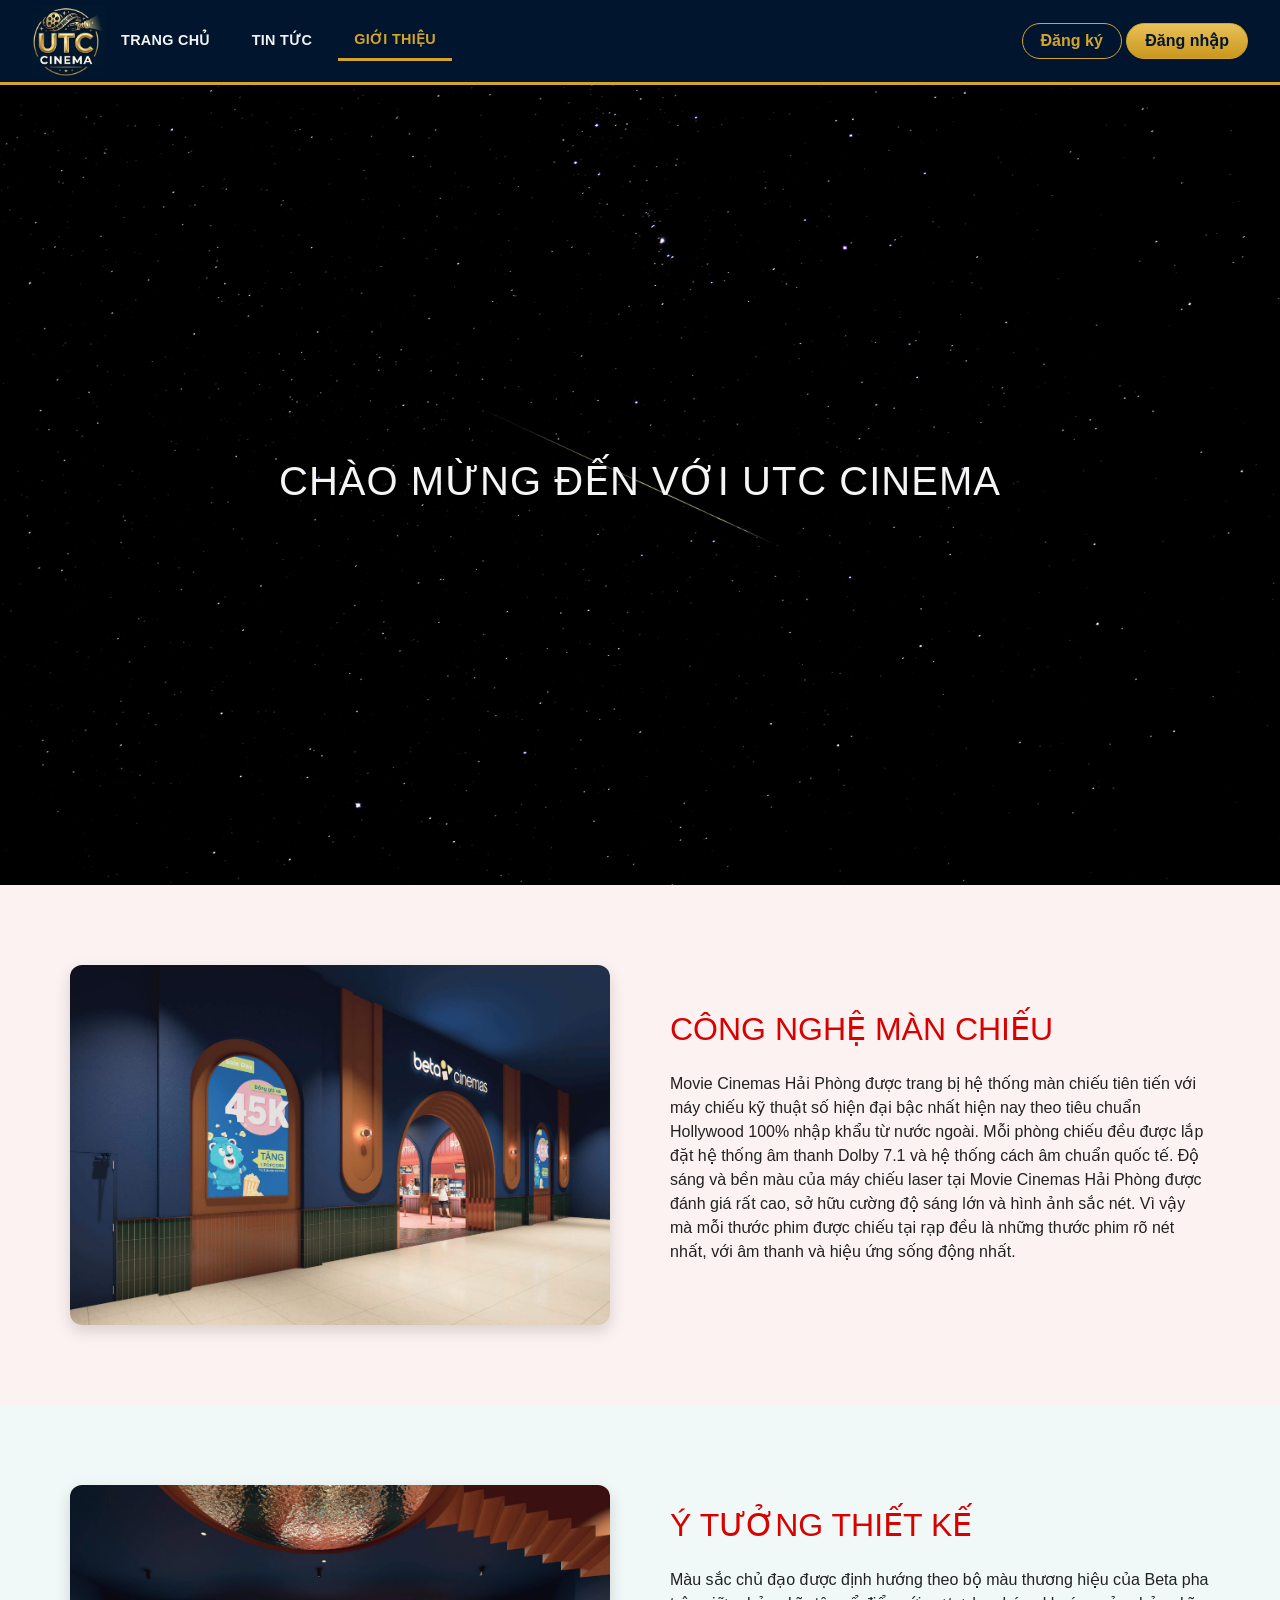
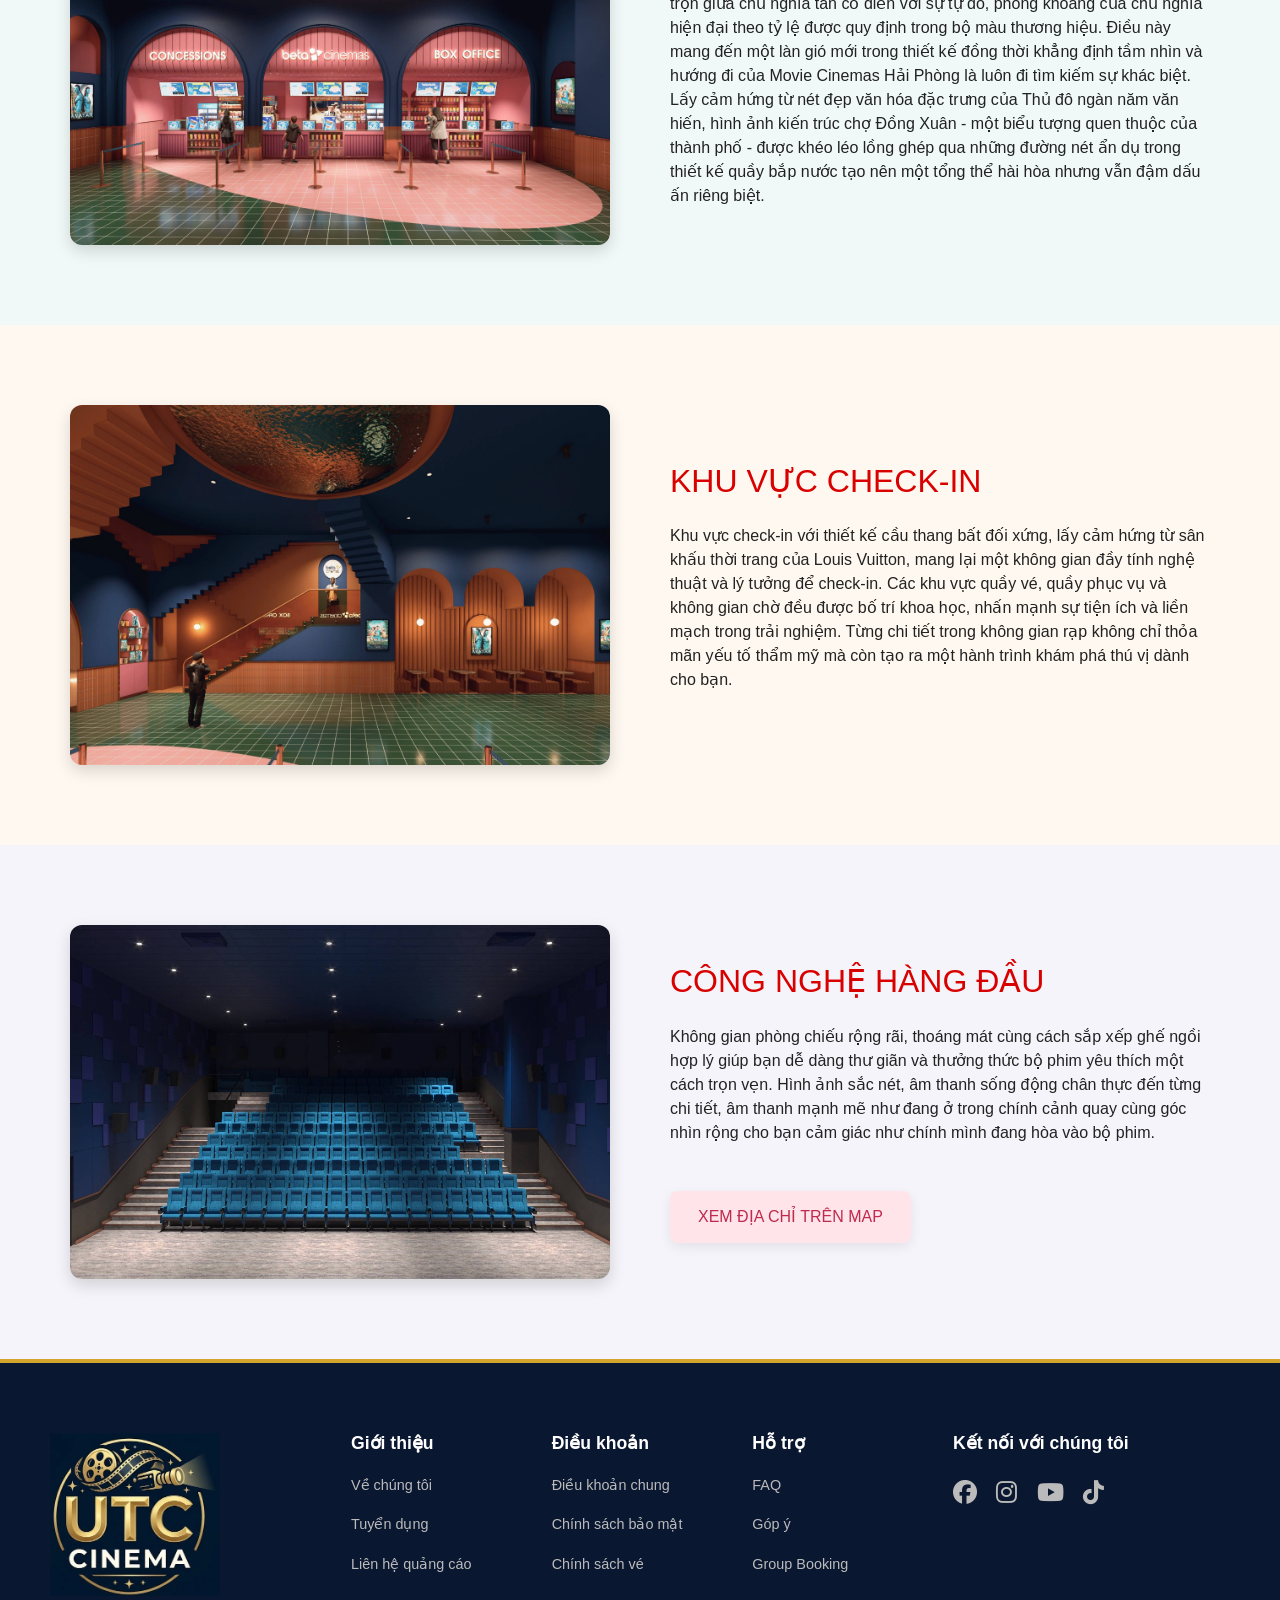
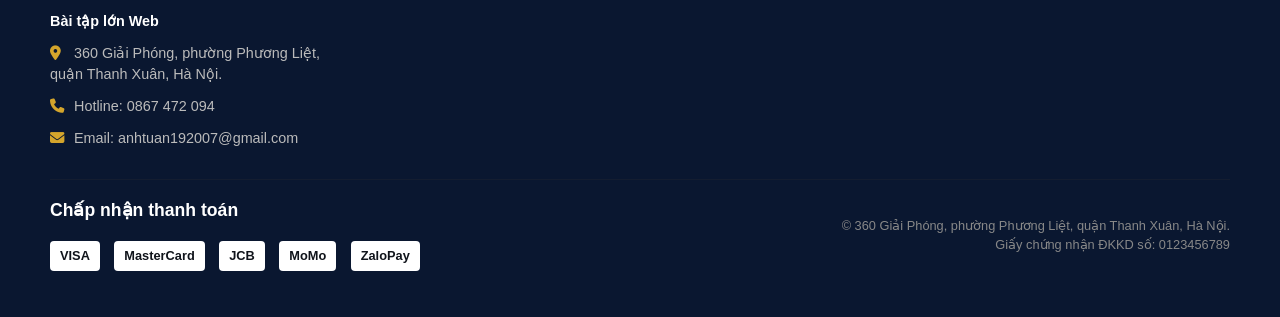
==== about.html @ 806837d3 "Thêm script admin.js vào file about.html" ====
<!DOCTYPE html>
<html lang="vi">
  <head>
    <meta charset="UTF-8" />
    <meta name="viewport" content="width=device-width, initial-scale=1.0" />
    <link rel="stylesheet" href="./assets/css/about.css" />
    <title>Cinema website</title>
    <link
      rel="shortcut icon"
      href="./assets/img/logo.webp"
      type="image/x-icon"
    />
    <link rel="stylesheet" href="./assets/css/menu.css" />
    <link
      rel="stylesheet"
      href="https://cdnjs.cloudflare.com/ajax/libs/font-awesome/6.6.0/css/all.min.css"
      integrity="sha512-Kc323vGBEqzTmouAECnVceyQqyqdsSiqLQISBL29aUW4U/M7pSPA/gEUZQqv1cwx4OnYxTxve5UMg5GT6L4JJg=="
      crossorigin="anonymous"
      referrerpolicy="no-referrer"
    />
    <link
      href="https://cdn.jsdelivr.net/npm/bootstrap@5.3.3/dist/css/bootstrap.min.css"
      rel="stylesheet"
      integrity="sha384-QWTKZyjpPEjISv5WaRU9OFeRpok6YctnYmDr5pNlyT2bRjXh0JMhjY6hW+ALEwIH"
      crossorigin="anonymous"
    />

    <link rel="stylesheet" href="./assets/css/style.css" />
    <link rel="stylesheet" href="assets/css/theme.css">
    <script src="assets/js/cinema-store.js"></script>
</head>
  <body>
    <div id="header">
      <div class="nav-logo">
        <a href="./index.html">
          <img src="./assets/img/logo.webp" alt="" />
        </a>
        <div class="name">
          <p></p>
          <p></p>
        </div>
      </div>

      <div class="nav-menu">
        <i class="fa-solid fa-bars" id="menu-icon"></i>
      </div>

      <div class="nav-layout">
        <ul class="nav nav-pills">
          <li class="nav-item">
            <a class="nav-link" aria-current="page" href="index.html"
              >Trang chủ</a
            >
          </li>
          <li class="nav-item">
            <a class="nav-link" href="new.html">Tin tức</a>
          </li>
          <li>
            <a
              class="nav-link active"
              href="about.html"
              style="border-radius: 8px; color: black"
              >Giới thiệu</a
            >
          </li>
        </ul>
        <div>
          <button class="btn-register js-register-btn">Đăng ký</button>
          <button class="btn-login js-login-btn" style="color: black">
            Đăng nhập
          </button>
        </div>
        <div class="login-user">
          <!-- <i class="fa-regular fa-circle-user login-avt" ></i> -->
          <p class="login-name"></p>
          <button class="login-out js-login-out">Đăng xuất</button>
        </div>
      </div>
    </div>

    <div class="login js-login">
      <div class="login-container js-login-container">
        <div class="login-header">
          <h1>Đăng nhập</h1>
          <div class="login-close js-login-close">
            <i class="fa-solid fa-x"></i>
          </div>
        </div>
        <div class="login-body">
          <label for="email"> Email</label>
          <input type="email" name="" placeholder="Email" id="email1" />
          <label for="password"> Mật khẩu</label>
          <input
            type="password"
            name=""
            placeholder="Mật Khẩu"
            id="password1"
          />
          <p>Quên mật khẩu?</p>
          <button class="btn js-login-btn">Đăng nhập</button>
        </div>
        <footer class="login-footer">
          <p>Bạn chưa có tài khoản? <a href="#" class="trybtn">Đăng ký</a></p>
        </footer>
      </div>
    </div>

    <div class="register js-register">
      <div class="register-container js-register-container">
        <div class="register-header">
          <h1>Đăng ký</h1>
          <div class="register-close js-register-close">
            <i class="fa-solid fa-x"></i>
          </div>
        </div>
        <div class="register-body">
          <div class="register-card1">
            <div class="column">
              <label for="surname">Họ</label>
              <input type="surname" name="" placeholder="Họ" id="surname" />
            </div>
            <div class="column">
              <label for="name">Tên</label>
              <input type="name" name="" placeholder="Tên" id="name" />
            </div>
          </div>
          <div class="register-card2">
            <div class="column">
              <label for="accountName">Tên tài khoản</label>
              <input
                type="accountName"
                name=""
                placeholder="Tên tài khoản"
                id="accountName"
              />
            </div>
          </div>
          <div class="register-card3">
            <div class="column">
              <label for="number">Số điện thoại</label>
              <input type="text" placeholder="Số điện thoại" id="number" />
            </div>
            <div class="column">
              <label for="email">Email</label>
              <input type="email" name="" placeholder="Email" id="email2" />
            </div>
          </div>
          <div class="register-card4">
            <div class="column">
              <label for="password1">Mật khẩu</label>
              <input
                type="password1"
                name=""
                placeholder="Mật khẩu"
                id="password2"
              />
            </div>
            <div class="column">
              <label for="password2">Xác nhận mật khẩu</label>
              <input
                type="password2"
                name=""
                placeholder="Xác nhận mật khẩu"
                id="confirmPassword"
              />
            </div>
          </div>
          <button class="btn js-register-btn">Đăng Ký</button>
        </div>
        <footer class="register-footer">
          <p>Bạn đã có tài khoản? <a href="#" class="trybtn">Đăng nhập</a></p>
        </footer>
      </div>
    </div>

    <main id="about-page-content">
      <section class="hero-section">
        <div class="hero-content">
          <h1>CHÀO MỪNG ĐẾN VỚI UTC CINEMA</h1>
        </div>
      </section>

      <section class="info-section-strip light-pink-bg">
        <div class="info-container">
          <div class="info-image-placeholder">
            <img
              src="assets/img/about/gt1.jpg"
              alt="Công nghệ màn chiếu"
              style="width: 100%; height: 100%; object-fit: cover"
            />
          </div>
          <div class="info-text-box">
            <h2>CÔNG NGHỆ MÀN CHIẾU</h2>
            <p>
              Movie Cinemas Hải Phòng được trang bị hệ thống màn chiếu tiên tiến
              với máy chiếu kỹ thuật số hiện đại bậc nhất hiện nay theo tiêu
              chuẩn Hollywood 100% nhập khẩu từ nước ngoài. Mỗi phòng chiếu đều
              được lắp đặt hệ thống âm thanh Dolby 7.1 và hệ thống cách âm chuẩn
              quốc tế. Độ sáng và bền màu của máy chiếu laser tại Movie Cinemas
              Hải Phòng được đánh giá rất cao, sở hữu cường độ sáng lớn và hình
              ảnh sắc nét. Vì vậy mà mỗi thước phim được chiếu tại rạp đều là
              những thước phim rõ nét nhất, với âm thanh và hiệu ứng sống động
              nhất.
            </p>
          </div>
        </div>
      </section>

      <section class="info-section-strip mint-bg reverse-layout">
        <div class="info-container">
          <div class="info-text-box">
            <h2>Ý TƯỞNG THIẾT KẾ</h2>
            <p>
              Màu sắc chủ đạo được định hướng theo bộ màu thương hiệu của Beta
              pha trộn giữa chủ nghĩa tân cổ điển với sự tự do, phóng khoáng của
              chủ nghĩa hiện đại theo tỷ lệ được quy định trong bộ màu thương
              hiệu. Điều này mang đến một làn gió mới trong thiết kế đồng thời
              khẳng định tầm nhìn và hướng đi của Movie Cinemas Hải Phòng là
              luôn đi tìm kiếm sự khác biệt. Lấy cảm hứng từ nét đẹp văn hóa đặc
              trưng của Thủ đô ngàn năm văn hiến, hình ảnh kiến trúc chợ Đồng
              Xuân - một biểu tượng quen thuộc của thành phố - được khéo léo
              lồng ghép qua những đường nét ẩn dụ trong thiết kế quầy bắp nước
              tạo nên một tổng thể hài hòa nhưng vẫn đậm dấu ấn riêng biệt.
            </p>
          </div>
          <div class="info-image-placeholder">
            <img
              src="assets/img/about/gth.jpg"
              alt="Ý tưởng thiết kế"
              style="width: 100%; height: 100%; object-fit: cover"
            />
          </div>
        </div>
      </section>

      <section class="info-section-strip orange-bg">
        <div class="info-container">
          <div class="info-image-placeholder">
            <img
              src="assets/img/about/gt3.jpg"
              alt="Khu vực check-in"
              style="width: 100%; height: 100%; object-fit: cover"
            />
          </div>
          <div class="info-text-box">
            <h2>KHU VỰC CHECK-IN</h2>
            <p>
              Khu vực check-in với thiết kế cầu thang bất đối xứng, lấy cảm hứng
              từ sân khấu thời trang của Louis Vuitton, mang lại một không gian
              đầy tính nghệ thuật và lý tưởng để check-in. Các khu vực quầy vé,
              quầy phục vụ và không gian chờ đều được bố trí khoa học, nhấn mạnh
              sự tiện ích và liền mạch trong trải nghiệm. Từng chi tiết trong
              không gian rạp không chỉ thỏa mãn yếu tố thẩm mỹ mà còn tạo ra một
              hành trình khám phá thú vị dành cho bạn.
            </p>
          </div>
        </div>
      </section>

      <section class="info-section-strip light-lavender-bg reverse-layout">
        <div class="info-container">
          <div class="info-text-box">
            <h2>CÔNG NGHỆ HÀNG ĐẦU</h2>
            <p>
              Không gian phòng chiếu rộng rãi, thoáng mát cùng cách sắp xếp ghế
              ngồi hợp lý giúp bạn dễ dàng thư giãn và thưởng thức bộ phim yêu
              thích một cách trọn vẹn. Hình ảnh sắc nét, âm thanh sống động chân
              thực đến từng chi tiết, âm thanh mạnh mẽ như đang ở trong chính
              cảnh quay cùng góc nhìn rộng cho bạn cảm giác như chính mình đang
              hòa vào bộ phim.
            </p>
            <button id="findMapBtn" class="primary-button">
              XEM ĐỊA CHỈ TRÊN MAP
            </button>
          </div>
          <div class="info-image-placeholder">
            <img
              src="assets/img/about/gt4.jpg"
              alt="Phòng chiếu"
              style="width: 100%; height: 100%; object-fit: cover"
            />
          </div>
        </div>
      </section>
    </main>

    <div class="footer">
      <div class="container-fluid" style="padding: 50px 50px 30px 50px">
        <div class="row">
          <div class="col-lg-3 col-md-6 mb-4 mb-lg-0">
            <a href="./index.html">
              <img
                src="./assets/img/logo.webp"
                alt="Logo"
                class="footer-logo-img"
              />
            </a>
            <p class="footer-company-name">Bài tập lớn Web </p>
            <p>
              <i class="fa-solid fa-location-dot"></i> 360 Giải Phóng, phường Phương Liệt, quận Thanh Xuân, Hà Nội.
            </p>
            <p><i class="fa-solid fa-phone"></i> Hotline: 0867 472 094</p>
            <p>
              <i class="fa-solid fa-envelope"></i> Email:
              anhtuan192007@gmail.com
            </p>
          </div>

          <div class="col-lg-2 col-md-6 mb-4 mb-lg-0">
            <h5>Giới thiệu</h5>
            <ul class="nav flex-column">
              <li class="nav-item mb-2">
                <a href="#" class="nav-link">Về chúng tôi</a>
              </li>
              <li class="nav-item mb-2">
                <a href="#" class="nav-link">Tuyển dụng</a>
              </li>
              <li class="nav-item mb-2">
                <a href="#" class="nav-link">Liên hệ quảng cáo</a>
              </li>
            </ul>
          </div>

          <div class="col-lg-2 col-md-6 mb-4 mb-md-0">
            <h5>Điều khoản</h5>
            <ul class="nav flex-column">
              <li class="nav-item mb-2">
                <a href="#" class="nav-link">Điều khoản chung</a>
              </li>
              <li class="nav-item mb-2">
                <a href="#" class="nav-link">Chính sách bảo mật</a>
              </li>
              <li class="nav-item mb-2">
                <a href="#" class="nav-link">Chính sách vé</a>
              </li>
            </ul>
          </div>

          <div class="col-lg-2 col-md-6 mb-4 mb-md-0">
            <h5>Hỗ trợ</h5>
            <ul class="nav flex-column">
              <li class="nav-item mb-2">
                <a href="#" class="nav-link">FAQ</a>
              </li>
              <li class="nav-item mb-2">
                <a href="#" class="nav-link">Góp ý</a>
              </li>
              <li class="nav-item mb-2">
                <a href="#" class="nav-link">Group Booking</a>
              </li>
            </ul>
          </div>

          <div class="col-lg-3 col-md-12 mb-4">
            <h5>Kết nối với chúng tôi</h5>
            <div class="footer-social-icons">
              <a href="https://www.facebook.com/share/1EyRnAsyH8/?mibextid=wwXIfr"><i class="fa-brands fa-facebook"></i></a>
              <a href="#"><i class="fa-brands fa-instagram"></i></a>
              <a href="#"><i class="fa-brands fa-youtube"></i></a>
              <a href="#"><i class="fa-brands fa-tiktok"></i></a>
            </div>
          </div>
        </div>

        <hr class="footer-divider" />

        <div class="row footer-bottom-row">
          <div class="col-md-6 mb-3">
            <h5>Chấp nhận thanh toán</h5>
            <div class="footer-payment-icons">
              <span class="payment-icon">VISA</span>
              <span class="payment-icon">MasterCard</span>
              <span class="payment-icon">JCB</span>
              <span class="payment-icon">MoMo</span>
              <span class="payment-icon">ZaloPay</span>
            </div>
          </div>
          <div class="col-md-6 mb-3 text-md-end footer-copyright-text">
            <p>
              &copy; 360 Giải Phóng, phường Phương Liệt, quận Thanh Xuân, Hà Nội.
              <br />
              Giấy chứng nhận ĐKKD số: 0123456789 
            </p>
          </div>
        </div>
      </div>
    </div>

    <script src="./assets/js/login.js"></script>
    <script src="./assets/js/about.js"></script>
    <script src="assets/js/admin.js"></script>
  </body>
</html>
---- assets/css/about.css ----
#about-page-content {
  --primary-color: #d90000;
  --button-bg: #ffe5e9;
  --button-text: #c02a4e;
  --text-dark: #222;
  --text-light: #f5f5f5;
  --container-width: 1140px;
  --shadow-light: 0 4px 12px rgba(0, 0, 0, 0.08);
  --shadow-dark: 0 6px 16px rgba(0, 0, 0, 0.15);

  font-family: Arial, Helvetica, sans-serif;
}

/* --- Phần Hero --- */
#about-page-content .hero-section {
  height: 800px;
  min-height: 300px;
  display: flex;
  align-items: center;
  justify-content: center;
  text-align: center;
  padding: 0 20px;
  /* background-image: linear-gradient(#F9cadb 20%,#FDA6C4); */
  background-image: url("../background/troidem.jpg");

  background-size: cover;
  background-position: center;
  /* background-attachment: fixed; */
  color: var(--text-light);
}

#about-page-content .hero-content h1 {
  text-transform: uppercase;
  text-shadow: 0 2px 8px rgba(0, 0, 0, 0.7);
  letter-spacing: 1px;
}

/* --- Dải thông tin chung --- */
#about-page-content .info-section-strip {
  padding: 80px 20px;
  overflow: hidden;
}

#about-page-content .info-container {
  max-width: var(--container-width);
  margin: 0 auto;
  display: flex;
  align-items: center;
  gap: 60px;
}

/* --- Hộp Văn bản & Hình ảnh --- */
#about-page-content .info-image-placeholder,
#about-page-content .info-text-box {
  flex: 1;
}

#about-page-content .info-image-placeholder img {
  border-radius: 12px;
  box-shadow: var(--shadow-dark);
  display: block;
}

#about-page-content .info-text-box h2 {
  margin-bottom: 24px;
  text-transform: uppercase;
  color: var(--primary-color);
}

/* --- Bố cục Đảo ngược --- */
#about-page-content .reverse-layout .info-container {
  flex-direction: row-reverse;
}

/* --- Nút Bấm --- */
#about-page-content .primary-button {
  display: inline-block;
  background-color: var(--button-bg);
  color: var(--button-text);
  padding: 14px 28px;
  border: none;
  border-radius: 8px;
  text-transform: uppercase;
  text-decoration: none;
  cursor: pointer;
  margin-top: 30px;
  transition: background-color 0.3s ease, transform 0.3s ease;
  box-shadow: var(--shadow-light);
}

#about-page-content .primary-button:hover {
  background-color: #ffd8de;
  transform: translateY(-3px);
}

/* --- Tùy chỉnh Màu nền --- */
#about-page-content .light-pink-bg {
  background-color: #fdf2f2;
}

#about-page-content .mint-bg {
  background-color: #f0f9f8;
}

#about-page-content .orange-bg {
  background-color: #fff8f0;
}

#about-page-content .light-lavender-bg {
  background-color: #f5f4fa;
}


/* --- Responsive cho Di động --- */
@media (max-width: 768px) {
  #about-page-content .hero-section {
    height: 50vh;
  }

  #about-page-content .hero-content h1 {
    font-size: 2.2rem;
  }

  #about-page-content .info-section-strip {
    padding: 50px 20px;
  }

  #about-page-content .info-container {
    flex-direction: column;
    gap: 40px;
  }

  #about-page-content .reverse-layout .info-container {
    flex-direction: column-reverse;
  }

  #about-page-content .info-text-box {
    text-align: center;
  }

  #about-page-content .info-text-box h2 {
    font-size: 2rem;
  }

  #about-page-content .info-text-box p {
    font-size: 1rem;
    text-align: left;
  }

  #about-page-content .primary-button {
    width: 100%;
  }
}
---- assets/css/menu.css ----
/* MENU */
/* .nav-menu {
    display: none;
    color: #fff;
    padding: 20px;
    font-size: 20px;
    cursor: pointer;
}
.nav-layout {
    display: flex;
    align-items: center;
    justify-content: center;
}

.nav-layout {
    column-gap: 5rem;
}

.nav-layout li {
    list-style-type: none;
    display: inline-block;
    padding: 0 2rem;
}

.nav-layout li a {
    text-decoration: none;
    color: #fff;
    font-size: 1rem;
    font-weight: 500;
}

.nav-layout li a:hover {
    color: #F75154;
} */
/* html nào có active thì đổi màu ở ô web đó */
/* .nav-layout .active {
    color: #F75154;
} */


/* =================== HEADER CSS =================== */
/* LOGO */
.nav-logo .name {
    color: #fff;
    display: none;
    margin: auto;
    font-size: 13px;
}

.nav-logo {
    margin-top: 4px;
    width:20em;
    
    display: flex;

}

.nav-logo img {
    cursor: pointer;
    width: 100%;
    height: 100%;
}
/* --- Style chung --- */
#header {
    height: 50px;
    background-color: #10141B;
    display: flex;
    justify-content: space-between;
    align-items: center;
    background-color: #1a1a1a; /* Ví dụ màu nền */
    padding: 10px 20px;
    color: white;
    justify-content: space-between;
}

.nav-layout li {
    list-style-type: none;
}

.nav-layout a {
    text-decoration: none;
    color: #fff;
    font-size: 1rem;
    font-weight: 500;
    padding: 8px 16px;
    display: block;
}

.nav-layout a:hover {
    /* color: #F75154; */
    color: #FDA6C4;
}

.nav-layout .active {
    /* Màu active của Bootstrap */
    /* background-color: #0d6efd;  */
    background-image: linear-gradient(#F9cadb,#FDA6C4);
    border-radius: 8px;
}
.nav-layout .active:hover {
    color: #fff;
}


/* --- CSS cho màn hình lớn (Desktop) --- */
.nav-layout {
    display: flex;
    align-items: center;
    gap: 20px; /* Khoảng cách giữa các mục */
    width: 100%; 
    justify-content: space-between;
}

.nav-pills {
    display: flex;
    align-items: center;
    gap: 10px;
        /* khoảng cách giữa các thành phần */
    margin: 0;
    padding: 0;
}

/* .nav-actions button {
    margin-left: 10px;
} */

/* Ẩn icon menu hamburger trên màn hình lớn */
.nav-menu {
    display: none;
}


/* --- CSS cho màn hình nhỏ (Tablet & Mobile) - Breakpoint tại 992px --- */
@media (max-width: 992px) {
    /* Ẩn menu đầy đủ đi */
    .nav-layout {
        display: none;
    }

    /* Hiện icon hamburger lên */
    .nav-menu {
        display: block;
        font-size: 24px;
        cursor: pointer;
    }
}
---- assets/css/style.css ----
* {
    padding: 0;
    margin: 0;
    box-sizing: border-box;
}

/* Fix thanh ngang */
/* Đặt khối này ở đầu file, thay thế cho cả 2 khối body cũ */
body {
    overflow-x: hidden;
    width: 100%;
    font-family: Arial, Helvetica, sans-serif;
    background-color: #fff;
    background-repeat: no-repeat;
    background-position: center center;
    background-size: cover;
}

/*  */
html {
    font-family: Arial, Helvetica, sans-serif;
    scroll-behavior: smooth;
}
.hidden {
    display: none;
}
.row {
    display: flex;
    flex-direction: row;
}
/* form đăng kí */
.column {
    display: flex;
    flex-direction: column;
    width: 100%;
    margin: 10px 10px 10px 0;
}






/* Design: Button register, login, out */
.nav-layout button {
    width: 100px;
    height: 40px;
    color: #fff;
    background-color: #10141B;
    border-radius: 30px;
    border: 2px solid #fff;
    
}
.nav-layout .btn-login {
    /* background-color: #F75154; */
    /* border: 1px solid #F75154; */
    /* background-color:#FDA6C4 ; */
    background-image: linear-gradient(#F9cadb,#FDA6C4);
    border: 1px solid #FDA6C4;
    transition: transform 0.3s;
}
.nav-layout button:hover {
    cursor: pointer;
    /* transform: translateY(-2px); */
}

/* LOGIN */
@keyframes modelFadeIn {
    from {
        opacity: 1;
        transform: translateX(-140px);
    }

    to {
        transform: translateX(0);
    }
}
.btn-login.remove{
    display: none;
}
.login.open {
    display: flex;
}
.login {
    position: fixed;
    top: 0;
    bottom: 0;
    left: 0;
    right: 0;
    z-index: 1000;
    display: none;
    align-items: center;
    justify-content: center;
    flex-direction: column;
    background-color: rgba(0, 0, 0, 0.4);
}
.login-container {
    background-color: #10141B;
    width: 450px;
    position: relative;
    animation: modelFadeIn ease 0.5s;
    border-radius: 20px;
    padding: 30px;
    display: flex;
    flex-direction: column;
    justify-content: space-between;
}
.login-header {
    color: #fff;
    float: right;
    display: flex;
    justify-content: space-between;
    flex: 1;
}
.login-close {
    cursor: pointer;
}
.login-body {
    margin: 20px 0;
    display: flex;
    flex-direction: column;
    color: #fff;
    width: 100%;
    flex: 2;
}
.login-body input {
    height: 50px;
    background-color: #10141B;
    border: 1px solid #1E293B;
    border-radius: 10px;
    margin: 10px 0;
    padding: 10px;
    color: #fff;
}
.login-body p {
    display: flex;
    margin: 15px 0;
    /* color: #E54242; */
    color: #FDA6C4;
    justify-content: end;
    cursor: pointer;
}
.login-body p:hover {
    text-decoration: underline;
}
.login-body button {
    /* background-image: linear-gradient(to right, #E6121D, #FB5F60); */
    background-image: linear-gradient(#F9cadb,#FDA6C4);
    height: 40px;
    border-radius: 20px;
    margin: 10px 0;
    /* color: #fff; */
    color: black;
    cursor: pointer;
}
.login-footer {
    color: #fff;
    flex: 2;
    display: flex;
    justify-content: center;
}

.login-footer a {
    /* color: #E54242; */
    color: #FDA6C4;
    text-decoration: none;
}

/* Đăng kí */
.btn-register.remove{
    display: none;
}
.register.open {
    display: flex;
}

.register {
    position: fixed;
    top: 0;
    bottom: 0;
    left: 0;
    right: 0;
    z-index: 1000; 
        /* làm cho đăng kí đăng nhập ko đè lên nhau */
    display: none;
    align-items: center;
    justify-content: center;
    flex-direction: column;
    background-color: rgba(0, 0, 0, 0.4);
}

.register-container {
    background-color: #10141B;
    width: 500px;
    height: 600px;
    position: relative;
    animation: modelFadeIn ease 0.5s;
    border-radius: 20px;
    padding: 30px;
    display: flex;
    flex-direction: column;
    justify-content: space-between;
}

.register-header {
    color: #fff;
    float: right;
    display: flex;
    justify-content: space-between;
}

.register-close {
    cursor: pointer;
}

.register-body {
    display: flex;
    flex-direction: column;
    color: #fff;
    width: 100%;
    flex: 2;
}

.register-body input {
    height: 50px;
    background-color: #10141B;
    border: 1px solid #1E293B;
    border-radius: 10px;
    padding: 10px;
    width: 100%;
    color: #fff;
}

.register-body .register-card1 {
    display: flex;
    flex-direction: row;

}

.register-body .register-card2 {
    display: flex;
    flex-direction: row;

}

.register-body .register-card3 {
    display: flex;
    flex-direction: row;
}

.register-body .register-card4 {
    display: flex;
    flex-direction: row;
}


.register-body button {
    /* background-image: linear-gradient(to right, #E6121D, #FB5F60); */
    background-image: linear-gradient(#F9cadb,#FDA6C4);
    height: 40px;
    border-radius: 20px;
    margin: 10px 0;
    /* color: #fff; */
    color: black;
    cursor: pointer;
}

.register-footer {
    color: #fff;
    flex: 2;
    display: flex;
    justify-content: center;
}

.register-footer a {
    /* color: #E54242; */
    color: #FDA6C4;
    text-decoration: none;
}

/* login user */
.login-user.open{
    display: flex;
}
.login-user{
    display: none;
}

.login-user .login-avt{
    font-size: 30px;
    color: #fff;
}

.login-user .login-name{
    color: #fff;
    font-size: 15px;
    margin: 10px;
}


/* BODY */

    
.section {
    /* background-color: #10141b; */
    /* background-color: #fff; */
    background-image: url("../background/troidem.jpg");
        /* Màu nền card */
    padding-top: 20px;
    background-repeat: no-repeat;
    background-position: center center;
    background-size: cover;
    
}
#container {
    height: auto;
}
.col {
    padding: 15px;
}

/* Footer */

.footer {
    background-color: #10141B; /* Đồng bộ màu với header */
    color: #bbb; /* Màu chữ chung, dễ đọc */
    padding-top: 20px;
    width: 100%;
}

.footer h5 {
    color: #fff;
    font-weight: 600;
    font-size: 1.1rem;
    margin-bottom: 20px;
}

.footer-logo-img {
    display: block; /* Để nó là 1 block riêng */
    width: 300px; 
    margin-bottom: 15px;
}

.footer-company-name {
    color: #fff;
    font-weight: bold;
    font-size: 1rem;
    margin-top: 10px;
}

.footer p {
    font-size: 0.9rem;
    margin-bottom: 10px;
}

/* Icon bên cạnh text (địa chỉ, phone) */
.footer p i {
    width: 20px;
    color: #FDA6C4; /* Dùng màu hồng chủ đạo của web bạn */
}

/* Danh sách link */
.footer .nav-link {
    padding: 0 0 10px 0; /* Chỉ cần đệm dưới */
    font-size: 0.9rem;
    color: #bbb; /* Màu link mặc định */
    background: none !important; /* Ghi đè bootstrap */
    transition: color 0.2s ease;
}

.footer .nav-link:hover {
    color: #fff; /* Hover sáng lên */
}

/* Icon mạng xã hội */
.footer-social-icons a {
    color: #bbb;
    font-size: 1.5rem; /* Kích thước icon */
    margin-right: 15px;
    transition: color 0.2s ease;
}

.footer-social-icons a:hover {
    color: #FDA6C4; /* Đổi màu khi hover */
}

/* Nút tải ứng dụng */
.footer-app-buttons {
    display: flex;
    flex-direction: column; /* Xếp chồng 2 nút */
    gap: 15px; /* Khoảng cách giữa 2 nút */
}

.footer-app-buttons .app-button {
    display: flex;
    align-items: center;
    background-color: #2a2e35; /* Nền nút tối */
    color: #fff;
    padding: 10px 15px;
    border-radius: 8px;
    text-decoration: none;
    transition: background-color 0.2s ease;
}

.footer-app-buttons .app-button:hover {
    background-color: #444;
}

.footer-app-buttons .app-button i {
    font-size: 2rem; /* Icon app to */
    margin-right: 10px;
}

.footer-app-buttons .app-button span {
    font-size: 0.8rem;
    line-height: 1.2;
    text-align: left;
}

.footer-app-buttons .app-button span strong {
    font-size: 1rem;
}

/* Đường kẻ ngang */
.footer-divider {
    border-top: 1px solid #333;
    margin-top: 20px;
    margin-bottom: 20px;
}

/* Hàng cuối (Thanh toán & Copyright) */
.footer-bottom-row {
    align-items: center;
}

.footer-payment-icons .payment-icon {
    /* Đây là style tạm thời, bạn nên thay bằng <img> */
    display: inline-block;
    padding: 5px 10px;  
    background-color: #fff;
    color: #10141B;
    border-radius: 4px;
    margin-right: 10px;
    font-weight: bold;
    font-size: 0.8rem;
}

.footer-copyright-text p {
    font-size: 0.8rem;
    color: #888;
    margin: 0;
    line-height: 1.5;
}
---- assets/css/theme.css ----
/* ===== THEME kiểu CGV / Beta Cinemas =====
   Đổi màu chủ đạo chỉ cần sửa 3 biến dưới đây */
:root{
  --brand:#e71a0f;        /* đỏ CGV */
  --brand-dark:#b81208;
  --brand-soft:#fff1f0;
  --ink:#222;
  --bg:#f4f4f4;
}

/* ---------- Nền & font ---------- */
body{ background:var(--bg) !important; color:var(--ink); font-family:"Roboto","Segoe UI",Arial,sans-serif; }
.section{ background:var(--bg) !important; background-image:none !important; }

/* ---------- Header trắng, viền đỏ ---------- */
#header{
  height:auto; min-height:64px; background:#fff !important; color:var(--ink);
  border-bottom:3px solid var(--brand); box-shadow:0 2px 8px rgba(0,0,0,.08);
  position:sticky; top:0; z-index:900; padding:6px 32px;
}
.nav-logo{ width:150px; margin:0; }
.nav-logo img{ height:auto; max-height:52px; object-fit:contain; }
.nav-menu{ color:var(--ink); }
.nav-layout{ justify-content:flex-start; gap:12px; }
.nav-layout a{ color:var(--ink); font-weight:700; font-size:.9rem; text-transform:uppercase; letter-spacing:.3px; }
.nav-layout a:hover{ color:var(--brand); }
.nav-layout .active,
.nav-layout .nav-link.active{
  background:none !important; color:var(--brand) !important;
  border-radius:0 !important; border-bottom:3px solid var(--brand);
}
.nav-pills{ flex:1; }
.nav-layout button{ width:auto; padding:0 18px; height:36px; border-radius:4px;
  background:#fff; color:var(--brand); border:1px solid var(--brand); font-weight:700; }
.nav-layout .btn-login{ background:var(--brand) !important; background-image:none !important;
  color:#fff !important; border:1px solid var(--brand); }
.nav-layout .btn-login:hover{ background:var(--brand-dark) !important; }
.nav-layout .btn-register:hover{ background:var(--brand-soft); }
.login-user .login-name{ color:var(--ink); }

/* ---------- Banner ---------- */
#slide{ margin:0 0 24px; background:#000; }
#slide img{ width:100%; height:480px; border-radius:0; border:none; }
#slide .slide-btn:hover{ background:var(--brand) !important; background-image:none !important; }

/* ---------- Tab Phim đang chiếu / sắp chiếu ---------- */
#movie-pills-nav{ background:transparent !important; border-radius:0; border-bottom:2px solid #ddd; }
#movie-pills-nav::before{
  background:none !important; border-bottom:3px solid var(--brand); border-radius:0;
  height:calc(100% + 2px); top:0;
}
#movie-pills-nav .nav-link{ color:#777; font-weight:700; text-transform:uppercase; font-size:1.05rem; }
#movie-pills-nav .nav-link.active{ color:var(--brand) !important; }
#movie-pills-nav .nav-link:not(.active):hover{ color:var(--brand); }

/* ---------- Thẻ phim ---------- */
.custom-movie-card{ background:#fff; color:var(--ink); border-radius:4px; height:auto;
  box-shadow:0 1px 6px rgba(0,0,0,.15); }
.custom-movie-card:hover{ transform:translateY(-4px); box-shadow:0 8px 18px rgba(0,0,0,.25); }
.custom-card-content{ text-align:left; padding:12px; }
.custom-card-content h3{ font-size:1rem; font-weight:700; text-transform:uppercase; color:var(--ink);
  min-height:2.6em; display:-webkit-box; -webkit-line-clamp:2; -webkit-box-orient:vertical; overflow:hidden; }
.custom-card-content p{ color:#666; font-size:.82rem; }
.custom-play-button{
  top:auto; bottom:12px; transform:translateX(-50%); background:var(--brand) !important;
  background-image:none !important; border-radius:4px; color:#fff; font-size:.85rem;
}
.custom-play-button:hover{ background:var(--brand-dark) !important; }
a{ text-decoration:none; }

/* ---------- Footer ---------- */
.footer{ background:#231f20 !important; border-top:4px solid var(--brand); }
.footer p i, .footer-social-icons a:hover{ color:var(--brand) !important; }

/* ---------- Popup đăng nhập / đăng ký ---------- */
.login-container, .register-container{ background:#fff; color:var(--ink); border-radius:6px; }
.login-header, .register-header, .login-body, .register-body,
.login-footer, .register-footer{ color:var(--ink); }
.login-body input, .register-body input{ background:#fff; color:var(--ink); border:1px solid #ccc; border-radius:4px; }
.login-body button, .register-body button{ background:var(--brand) !important; background-image:none !important;
  color:#fff !important; border:none; border-radius:4px; font-weight:700; }
.login-body p, .login-footer a, .register-footer a{ color:var(--brand) !important; }

/* ---------- Trang Tin tức (new.html) ---------- */
.pagination a, .page-link{ border-color:var(--brand); }

/* ---------- Trang Giới thiệu (about.html) ---------- */
:root{ --primary-color:var(--brand); }
.about-container, [class*="about"]{ color:var(--ink); }

/* ---------- Trang chi tiết phim & chọn ghế: giữ nền tối kiểu rạp,
   chỉ đổi màu nhấn hồng -> đỏ ---------- */
.movie-details-page .btn, .movie-details-page button,
.seat-page button, .btn-continue, .btn-confirm, #confirm-btn{
  background-image:none !important; background:var(--brand) !important; color:#fff !important;
}

/* ===== PHIÊN BẢN UTC CINEMA: navy + vàng gold (khớp logo) ===== */
:root{
  --navy:#01162e;
  --navy-2:#0a1730;
  --gold:#d4a52c;
  --gold-dark:#b88a1a;
  --brand:#d4a52c;
  --brand-dark:#b88a1a;
  --brand-soft:#fff8e1;
  --bg:#eef1f6;
}
body{ background:var(--bg) !important; }
.section{ background:var(--bg) !important; }

/* Header navy */
#header{ background:var(--navy) !important; border-bottom:3px solid var(--gold); min-height:84px; box-shadow:0 3px 12px rgba(0,0,0,.35); }
.nav-logo{ width:auto; }
.nav-logo img{ width:auto; height:70px; max-height:none; }
.nav-menu{ color:#fff; }
.nav-layout a{ color:#f3f3f3; }
.nav-layout a:hover{ color:var(--gold); }
.nav-layout .active, .nav-layout .nav-link.active{ color:var(--gold) !important; border-bottom:3px solid var(--gold); }
.nav-layout button{ background:transparent; color:var(--gold); border:1px solid var(--gold); border-radius:30px; }
.nav-layout .btn-register:hover{ background:rgba(212,165,44,.15); }
.nav-layout .btn-login{ background:linear-gradient(#e8c15a,#c9971c) !important; color:var(--navy) !important; border:1px solid var(--gold); }
.nav-layout .btn-login:hover{ background:var(--gold) !important; }
.login-user .login-name{ color:#fff; }

/* Banner bo góc nhẹ + viền vàng */
#slide{ background:transparent; margin:20px 0 24px; }
#slide img{ width:94%; height:460px; border-radius:14px; border:3px solid var(--gold); box-shadow:0 10px 30px rgba(10,23,48,.35); }
#slide .slide-btn:hover{ background:var(--gold) !important; color:var(--navy); }

/* Tab */
#movie-pills-nav{ border-bottom:2px solid #cfd6e4; }
#movie-pills-nav::before{ border-bottom:3px solid var(--gold); }
#movie-pills-nav .nav-link{ color:#6b7690; }
#movie-pills-nav .nav-link.active, #movie-pills-nav .nav-link:not(.active):hover{ color:var(--navy) !important; }

/* Thẻ phim */
.custom-movie-card{ border-radius:12px; border:1px solid #dde3ef; box-shadow:0 4px 14px rgba(10,23,48,.12); }
.custom-card-content h3{ color:var(--navy); }
.custom-play-button{ background:linear-gradient(#e8c15a,#c9971c) !important; color:var(--navy) !important; border-radius:30px; padding:9px 22px; }
.custom-play-button:hover{ background:var(--gold) !important; }

/* Footer */
.footer{ background:var(--navy-2) !important; border-top:4px solid var(--gold); }
.footer p i, .footer-social-icons a:hover{ color:var(--gold) !important; }
.footer-logo-img{ width:170px; }

/* Popup: navy + vàng */
.login-container, .register-container{ background:var(--navy); color:#fff; border:1px solid var(--gold); border-radius:16px; }
.login-header, .register-header, .login-body, .register-body, .login-footer, .register-footer{ color:#fff; }
.login-body input, .register-body input{ background:var(--navy-2); color:#fff; border:1px solid #2c3b63; border-radius:10px; }
.login-body button, .register-body button{ background:linear-gradient(#e8c15a,#c9971c) !important; color:var(--navy) !important; border-radius:30px; }
.login-body p, .login-footer a, .register-footer a{ color:var(--gold) !important; }

/* Nút ở trang chi tiết / chọn ghế */
.movie-details-page .btn, .movie-details-page button, .seat-page button, .btn-continue, .btn-confirm, #confirm-btn{
  background:linear-gradient(#e8c15a,#c9971c) !important; color:var(--navy) !important;
}
/* NOTE ADMIN 04: Chỉ định dạng hộp quản lý. Tái sử dụng màu --brand của giao diện cũ. */
#cinemaAdminTools[hidden], #cinemaAdminDialog [hidden] { display:none !important; }
#cinemaAdminTools { position:fixed; right:16px; bottom:16px; z-index:1000; display:flex; flex-wrap:wrap; align-items:center; gap:8px; padding:12px; max-width:calc(100vw - 32px); background:#fff; border:1px solid #ddd; border-top:3px solid var(--brand); border-radius:8px; box-shadow:0 3px 20px #0002; }
#cinemaAdminTools span { color:var(--brand); font-size:12px; font-weight:700; }
#cinemaAdminTools button, #cinemaAdminDialog button { cursor:pointer; border:1px solid var(--brand); background:white; color:var(--brand); border-radius:5px; padding:9px 12px; font:inherit; font-size:14px; line-height:1.4; width:auto; height:auto; }
#cinemaAdminTools button:hover, #cinemaAdminDialog button:hover { background:var(--brand-soft); }
#cinemaAdminDialog { margin:auto; width:min(1080px,calc(100vw - 32px)); max-width:none; max-height:90vh; padding:26px; border:0; border-radius:12px; color:#222; background:#fff; overflow:auto; box-sizing:border-box; }
#cinemaAdminDialog::backdrop { background:#0009; }
#cinemaAdminDialog .ca-heading { display:flex; justify-content:space-between; gap:16px; align-items:flex-start; }
#cinemaAdminDialog h2 { margin:8px 0; font-size:25px; color:#222; }
#cinemaAdminDialog h3 { margin:20px 0 12px; font-size:19px; }
#cinemaAdminDialog small { color:var(--brand); font-weight:700; }
#cinemaAdminDialog .ca-note { font-size:13px; line-height:1.6; color:#666; margin:12px 0; }
#cinemaAdminDialog .ca-tabs { display:flex; flex-wrap:wrap; gap:10px; margin:20px 0; }
#cinemaAdminDialog button.ca-active, #cinemaAdminDialog button[type=submit] { background:var(--brand); color:white; }
#caFilters { display:grid; grid-template-columns:180px 1fr 1fr auto; gap:12px; align-items:end; }
#caFilters label { display:flex; flex-direction:column; gap:6px; font-size:14px; min-width:0; color:#222; }
#caFilters input, #caFilters select { width:100%; min-width:0; height:42px; border:1px solid #bbb; border-radius:5px; padding:7px; color:#222; background:white; font-size:14px; box-sizing:border-box; }
#cinemaAdminDialog .ca-totals { display:grid; grid-template-columns:repeat(3,1fr); gap:12px; margin:20px 0; }
#cinemaAdminDialog .ca-totals div { padding:18px; border-radius:6px; background:var(--brand-soft); }
#cinemaAdminDialog .ca-totals span { display:block; font-size:14px; }
#cinemaAdminDialog .ca-totals strong { display:block; font-size:25px; margin-top:8px; color:var(--brand); }
#cinemaAdminDialog .ca-table-wrap { overflow:auto; }
#cinemaAdminDialog table { border-collapse:collapse; width:100%; min-width:600px; font-size:14px; }
#cinemaAdminDialog th, #cinemaAdminDialog td { padding:12px; border-bottom:1px solid #ddd; text-align:left; }
#cinemaAdminDialog th { background:#f5f5f5; }
#caError { background:#fff1f0; color:#a00; padding:12px; }
#caEmpty { color:#666; padding:18px 0; }
@media(max-width:700px) {
  #cinemaAdminDialog { padding:16px; }
  #caFilters { grid-template-columns:1fr; }
  #cinemaAdminDialog .ca-totals { grid-template-columns:1fr; }
  #cinemaAdminDialog h2 { font-size:21px; }
  #cinemaAdminTools { left:12px; right:12px; bottom:10px; justify-content:center; }
}
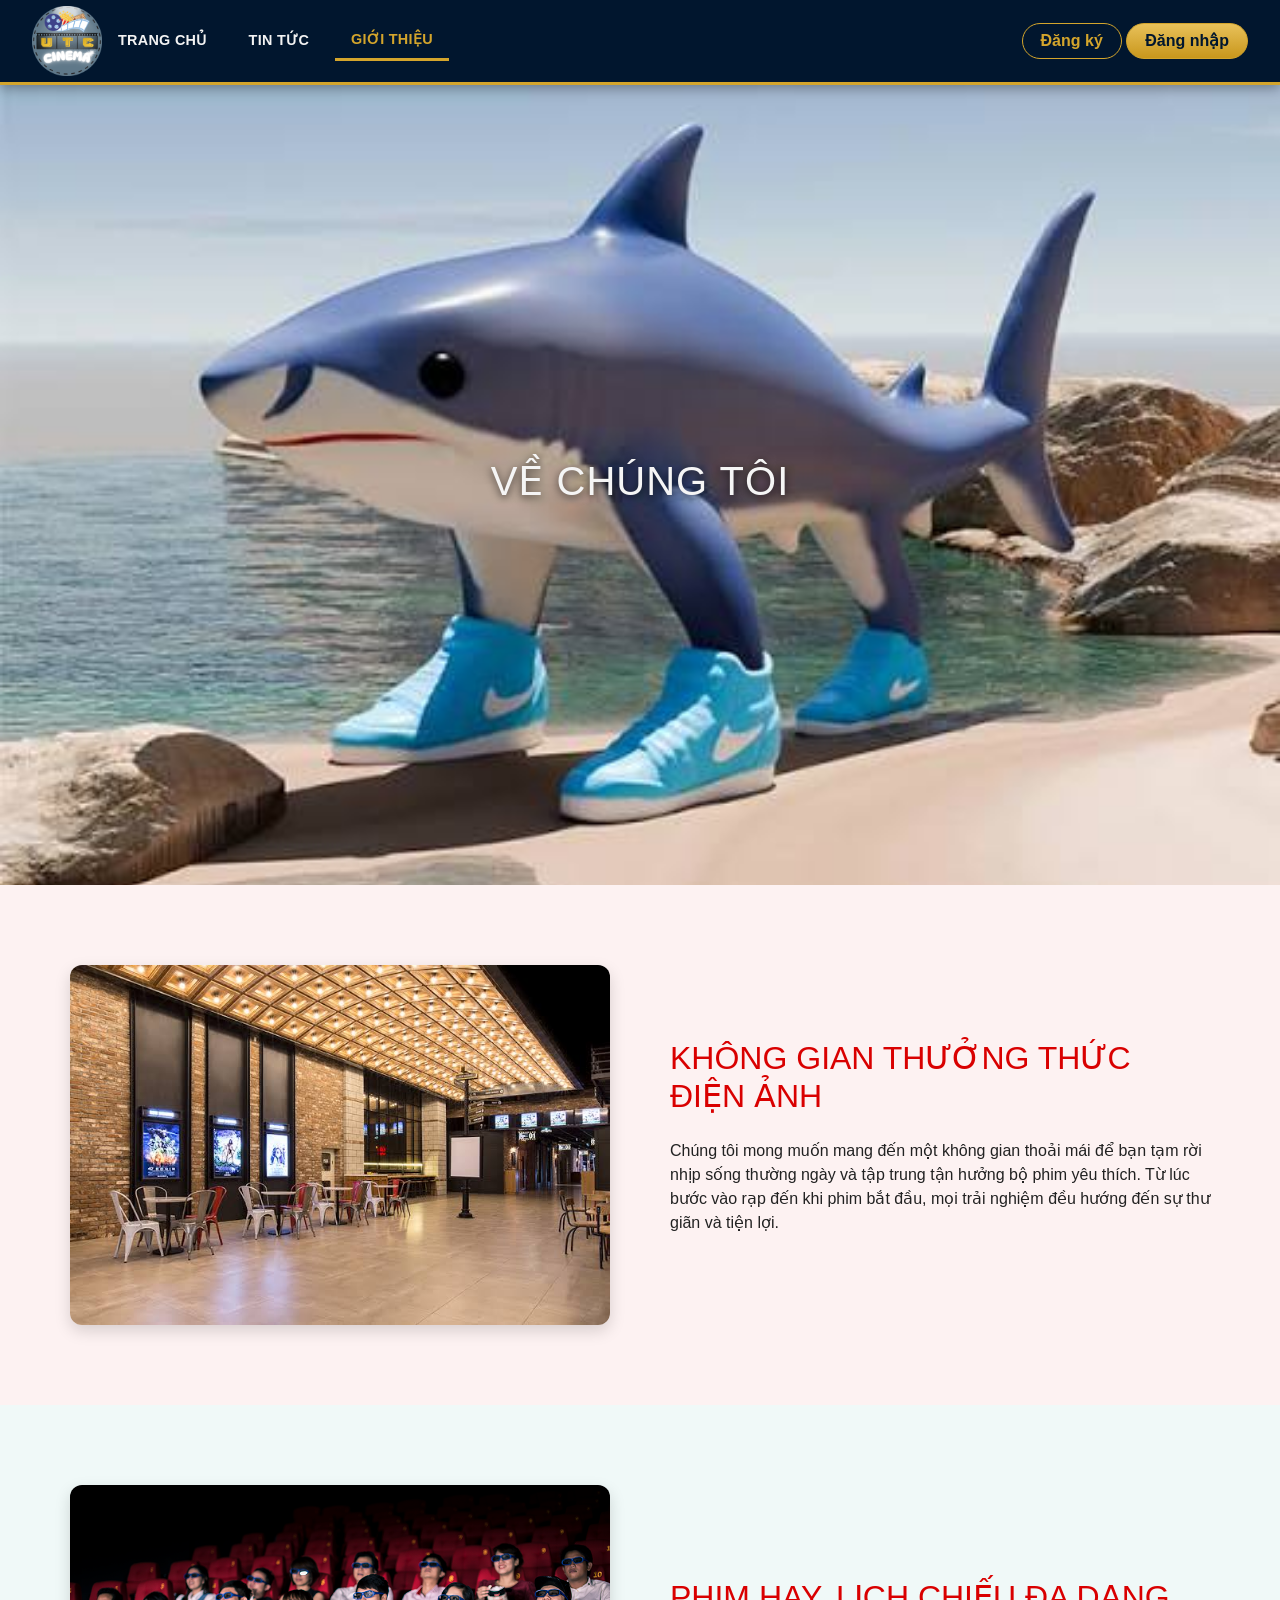
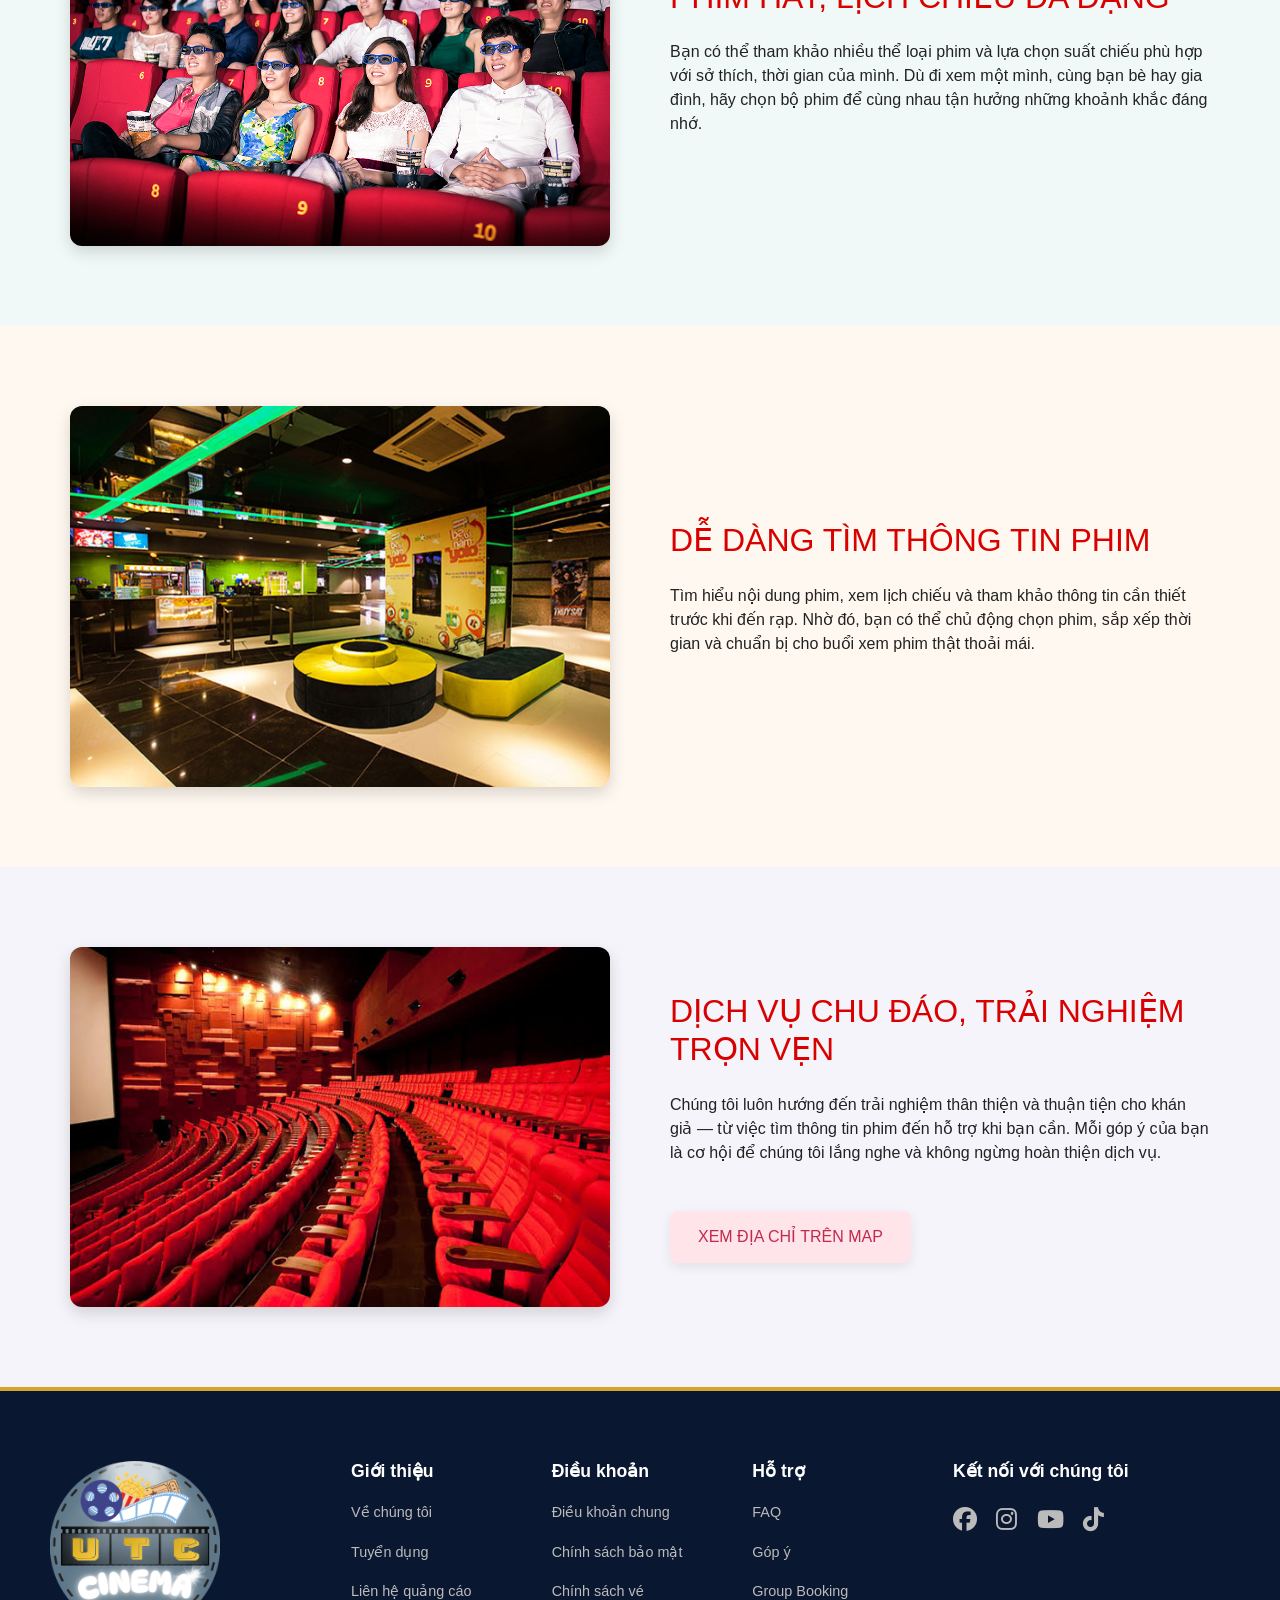
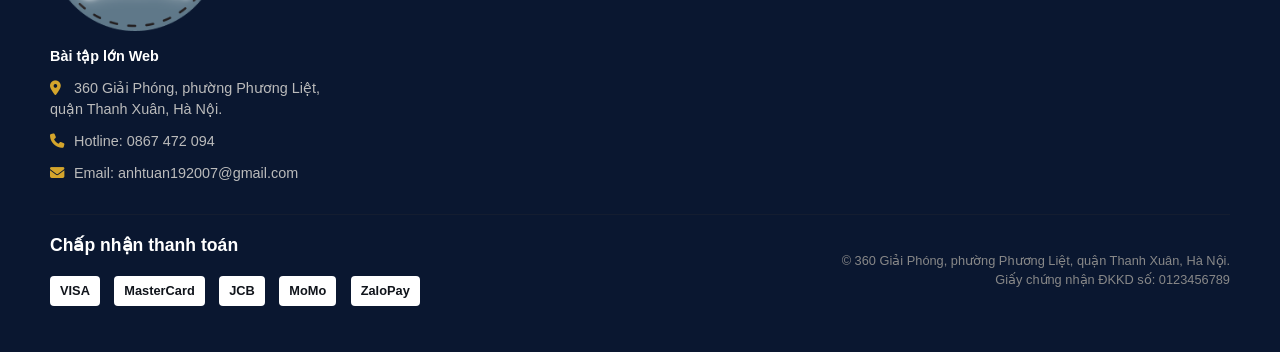
==== commit 06d89f5d: "sua gioi thieu" ====
--- a/about.html
+++ b/about.html
@@ -1,13 +1,14 @@
+<!-- Phần này là trang Giới thiệu  gồm các Code chứa nội dung là -->
 <!DOCTYPE html>
 <html lang="vi">
   <head>
     <meta charset="UTF-8" />
     <meta name="viewport" content="width=device-width, initial-scale=1.0" />
     <link rel="stylesheet" href="./assets/css/about.css" />
-    <title>Cinema website</title>
+    <title>Cinema website </title>
     <link
       rel="shortcut icon"
-      href="./assets/img/logo.webp"
+      href="./assets/img/logocinemasuperultraprovipmaxplus.webp"
       type="image/x-icon"
     />
     <link rel="stylesheet" href="./assets/css/menu.css" />
@@ -27,13 +28,12 @@
 
     <link rel="stylesheet" href="./assets/css/style.css" />
     <link rel="stylesheet" href="assets/css/theme.css">
-    <script src="assets/js/cinema-store.js"></script>
 </head>
   <body>
     <div id="header">
       <div class="nav-logo">
         <a href="./index.html">
-          <img src="./assets/img/logo.webp" alt="" />
+          <img src="./assets/img/logocinemasuperultraprovipmaxplus.webp" alt="" />
         </a>
         <div class="name">
           <p></p>
@@ -71,7 +71,6 @@
           </button>
         </div>
         <div class="login-user">
-          <!-- <i class="fa-regular fa-circle-user login-avt" ></i> -->
           <p class="login-name"></p>
           <button class="login-out js-login-out">Đăng xuất</button>
         </div>
@@ -172,11 +171,11 @@
         </footer>
       </div>
     </div>
-
+<!-- Phần ABOUT -->
     <main id="about-page-content">
       <section class="hero-section">
         <div class="hero-content">
-          <h1>CHÀO MỪNG ĐẾN VỚI UTC CINEMA</h1>
+          <h1>VỀ CHÚNG TÔI</h1>
         </div>
       </section>
 
@@ -184,23 +183,18 @@
         <div class="info-container">
           <div class="info-image-placeholder">
             <img
-              src="assets/img/about/gt1.jpg"
+              src="assets/img/about/abt1.jpg"
               alt="Công nghệ màn chiếu"
               style="width: 100%; height: 100%; object-fit: cover"
             />
           </div>
           <div class="info-text-box">
-            <h2>CÔNG NGHỆ MÀN CHIẾU</h2>
-            <p>
-              Movie Cinemas Hải Phòng được trang bị hệ thống màn chiếu tiên tiến
-              với máy chiếu kỹ thuật số hiện đại bậc nhất hiện nay theo tiêu
-              chuẩn Hollywood 100% nhập khẩu từ nước ngoài. Mỗi phòng chiếu đều
-              được lắp đặt hệ thống âm thanh Dolby 7.1 và hệ thống cách âm chuẩn
-              quốc tế. Độ sáng và bền màu của máy chiếu laser tại Movie Cinemas
-              Hải Phòng được đánh giá rất cao, sở hữu cường độ sáng lớn và hình
-              ảnh sắc nét. Vì vậy mà mỗi thước phim được chiếu tại rạp đều là
-              những thước phim rõ nét nhất, với âm thanh và hiệu ứng sống động
-              nhất.
+            <h2>KHÔNG GIAN THƯỞNG THỨC ĐIỆN ẢNH</h2>
+            <p>
+              Chúng tôi mong muốn mang đến một không gian thoải mái để bạn tạm
+              rời nhịp sống thường ngày và tập trung tận hưởng bộ phim yêu thích.
+              Từ lúc bước vào rạp đến khi phim bắt đầu, mọi trải nghiệm đều
+              hướng đến sự thư giãn và tiện lợi.
             </p>
           </div>
         </div>
@@ -209,23 +203,17 @@
       <section class="info-section-strip mint-bg reverse-layout">
         <div class="info-container">
           <div class="info-text-box">
-            <h2>Ý TƯỞNG THIẾT KẾ</h2>
-            <p>
-              Màu sắc chủ đạo được định hướng theo bộ màu thương hiệu của Beta
-              pha trộn giữa chủ nghĩa tân cổ điển với sự tự do, phóng khoáng của
-              chủ nghĩa hiện đại theo tỷ lệ được quy định trong bộ màu thương
-              hiệu. Điều này mang đến một làn gió mới trong thiết kế đồng thời
-              khẳng định tầm nhìn và hướng đi của Movie Cinemas Hải Phòng là
-              luôn đi tìm kiếm sự khác biệt. Lấy cảm hứng từ nét đẹp văn hóa đặc
-              trưng của Thủ đô ngàn năm văn hiến, hình ảnh kiến trúc chợ Đồng
-              Xuân - một biểu tượng quen thuộc của thành phố - được khéo léo
-              lồng ghép qua những đường nét ẩn dụ trong thiết kế quầy bắp nước
-              tạo nên một tổng thể hài hòa nhưng vẫn đậm dấu ấn riêng biệt.
+            <h2>PHIM HAY, LỊCH CHIẾU ĐA DẠNG</h2>
+            <p>
+              Bạn có thể tham khảo nhiều thể loại phim và lựa chọn suất chiếu
+              phù hợp với sở thích, thời gian của mình. Dù đi xem một mình, cùng
+              bạn bè hay gia đình, hãy chọn bộ phim để cùng nhau tận hưởng những
+              khoảnh khắc đáng nhớ.
             </p>
           </div>
           <div class="info-image-placeholder">
             <img
-              src="assets/img/about/gth.jpg"
+              src="assets/img/about/abt2.png"
               alt="Ý tưởng thiết kế"
               style="width: 100%; height: 100%; object-fit: cover"
             />
@@ -237,21 +225,17 @@
         <div class="info-container">
           <div class="info-image-placeholder">
             <img
-              src="assets/img/about/gt3.jpg"
+              src="assets/img/about/abt3.jpg"
               alt="Khu vực check-in"
               style="width: 100%; height: 100%; object-fit: cover"
             />
           </div>
           <div class="info-text-box">
-            <h2>KHU VỰC CHECK-IN</h2>
-            <p>
-              Khu vực check-in với thiết kế cầu thang bất đối xứng, lấy cảm hứng
-              từ sân khấu thời trang của Louis Vuitton, mang lại một không gian
-              đầy tính nghệ thuật và lý tưởng để check-in. Các khu vực quầy vé,
-              quầy phục vụ và không gian chờ đều được bố trí khoa học, nhấn mạnh
-              sự tiện ích và liền mạch trong trải nghiệm. Từng chi tiết trong
-              không gian rạp không chỉ thỏa mãn yếu tố thẩm mỹ mà còn tạo ra một
-              hành trình khám phá thú vị dành cho bạn.
+            <h2>DỄ DÀNG TÌM THÔNG TIN PHIM</h2>
+            <p>
+              Tìm hiểu nội dung phim, xem lịch chiếu và tham khảo thông tin cần
+              thiết trước khi đến rạp. Nhờ đó, bạn có thể chủ động chọn phim,
+              sắp xếp thời gian và chuẩn bị cho buổi xem phim thật thoải mái.
             </p>
           </div>
         </div>
@@ -260,22 +244,20 @@
       <section class="info-section-strip light-lavender-bg reverse-layout">
         <div class="info-container">
           <div class="info-text-box">
-            <h2>CÔNG NGHỆ HÀNG ĐẦU</h2>
-            <p>
-              Không gian phòng chiếu rộng rãi, thoáng mát cùng cách sắp xếp ghế
-              ngồi hợp lý giúp bạn dễ dàng thư giãn và thưởng thức bộ phim yêu
-              thích một cách trọn vẹn. Hình ảnh sắc nét, âm thanh sống động chân
-              thực đến từng chi tiết, âm thanh mạnh mẽ như đang ở trong chính
-              cảnh quay cùng góc nhìn rộng cho bạn cảm giác như chính mình đang
-              hòa vào bộ phim.
-            </p>
-            <button id="findMapBtn" class="primary-button">
+            <h2>DỊCH VỤ CHU ĐÁO, TRẢI NGHIỆM TRỌN VẸN</h2>
+            <p>
+              Chúng tôi luôn hướng đến trải nghiệm thân thiện và thuận tiện cho
+              khán giả — từ việc tìm thông tin phim đến hỗ trợ khi bạn cần. Mỗi
+              góp ý của bạn là cơ hội để chúng tôi lắng nghe và không ngừng
+              hoàn thiện dịch vụ.
+            </p>
+            <button id="findMap" class="primary-button">
               XEM ĐỊA CHỈ TRÊN MAP
             </button>
           </div>
           <div class="info-image-placeholder">
             <img
-              src="assets/img/about/gt4.jpg"
+              src="assets/img/about/abt4.jpg"
               alt="Phòng chiếu"
               style="width: 100%; height: 100%; object-fit: cover"
             />
@@ -283,14 +265,15 @@
         </div>
       </section>
     </main>
-
+<!-- End of Main Content|||||||||||||||||||||||||||||||||||||||||||||||||||||||||||||||||||||| -->
+ <!-- Footer Section --> 
     <div class="footer">
       <div class="container-fluid" style="padding: 50px 50px 30px 50px">
         <div class="row">
           <div class="col-lg-3 col-md-6 mb-4 mb-lg-0">
             <a href="./index.html">
               <img
-                src="./assets/img/logo.webp"
+                src="./assets/img/logocinemasuperultraprovipmaxplus.webp"
                 alt="Logo"
                 class="footer-logo-img"
               />
@@ -388,6 +371,5 @@
 
     <script src="./assets/js/login.js"></script>
     <script src="./assets/js/about.js"></script>
-    <script src="assets/js/admin.js"></script>
   </body>
 </html>
--- a/assets/css/about.css
+++ b/assets/css/about.css
@@ -22,7 +22,7 @@
   text-align: center;
   padding: 0 20px;
   /* background-image: linear-gradient(#F9cadb 20%,#FDA6C4); */
-  background-image: url("../background/troidem.jpg");
+  background-image: url("../background/tralalero.jpg");
 
   background-size: cover;
   background-position: center;
--- a/assets/css/style.css
+++ b/assets/css/style.css
@@ -304,7 +304,7 @@
 .section {
     /* background-color: #10141b; */
     /* background-color: #fff; */
-    background-image: url("../background/troidem.jpg");
+    background-image: url("../background/abt.avif");
         /* Màu nền card */
     padding-top: 20px;
     background-repeat: no-repeat;
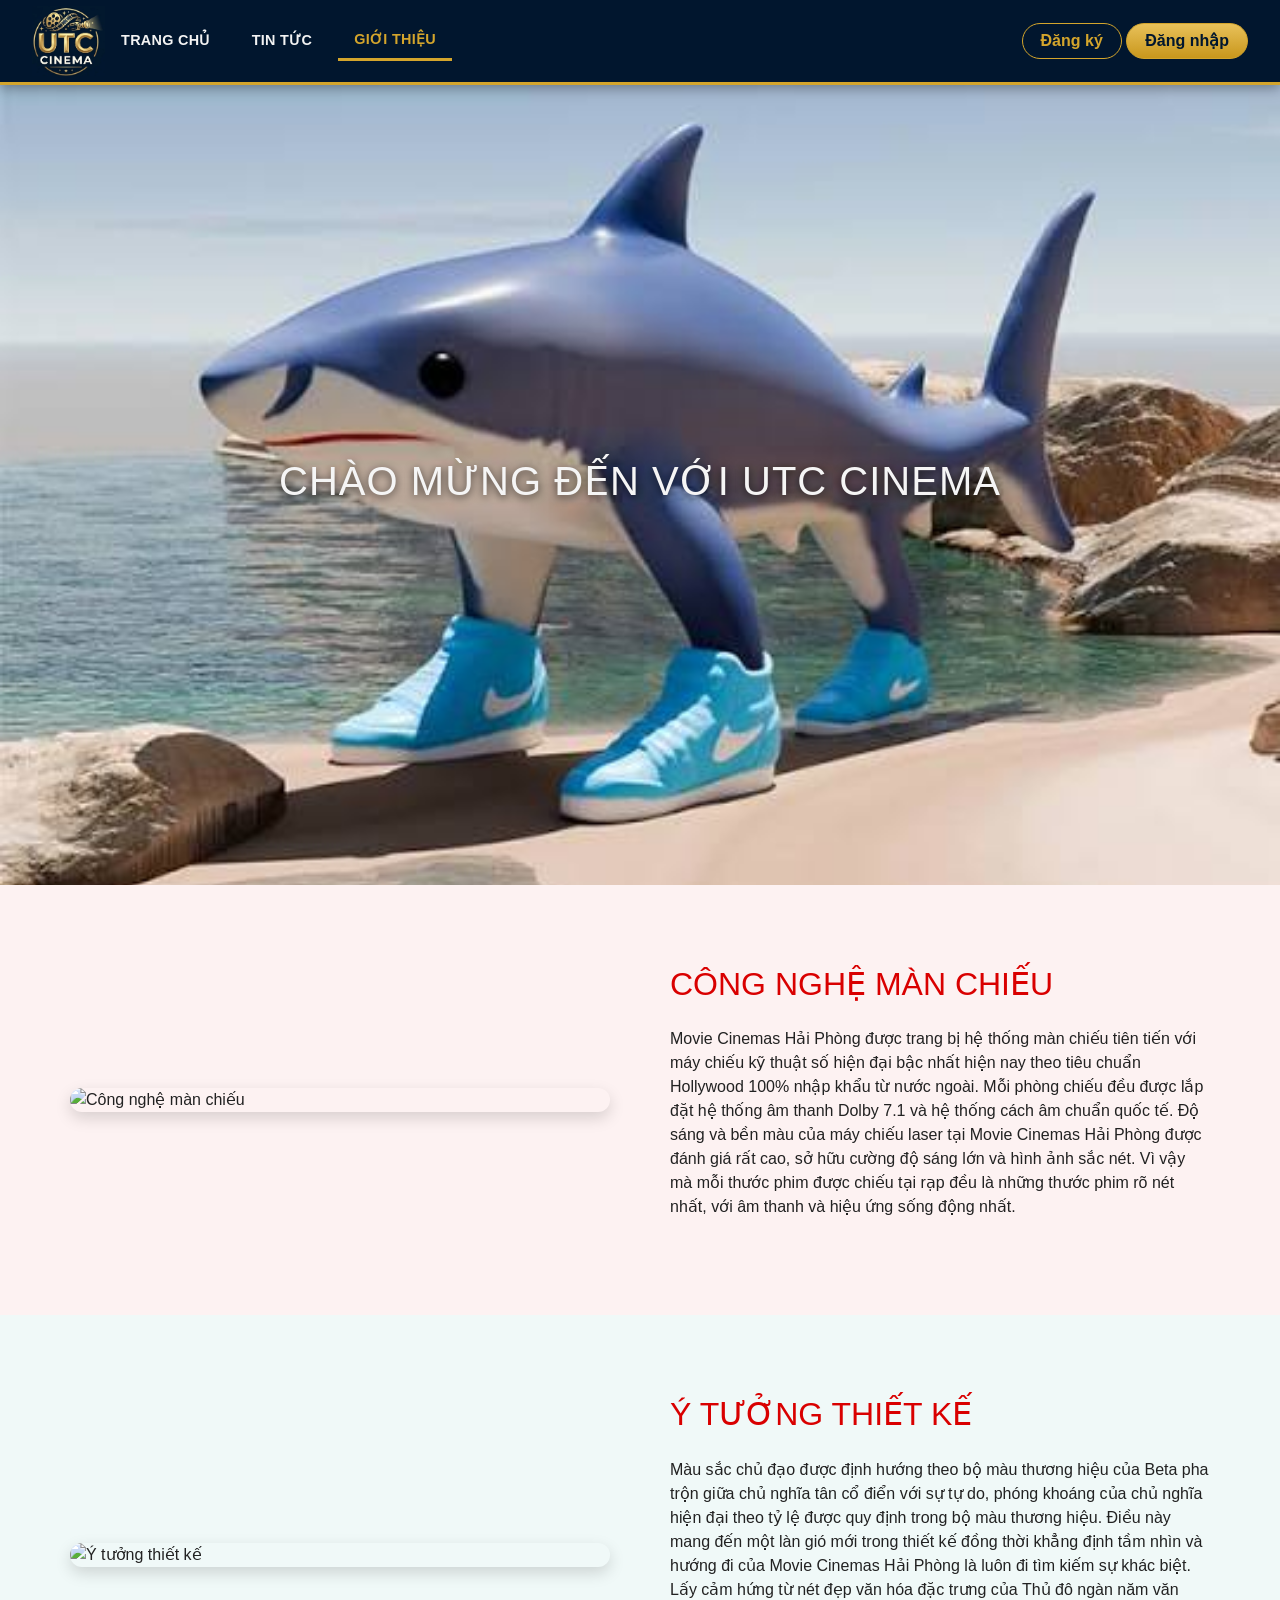
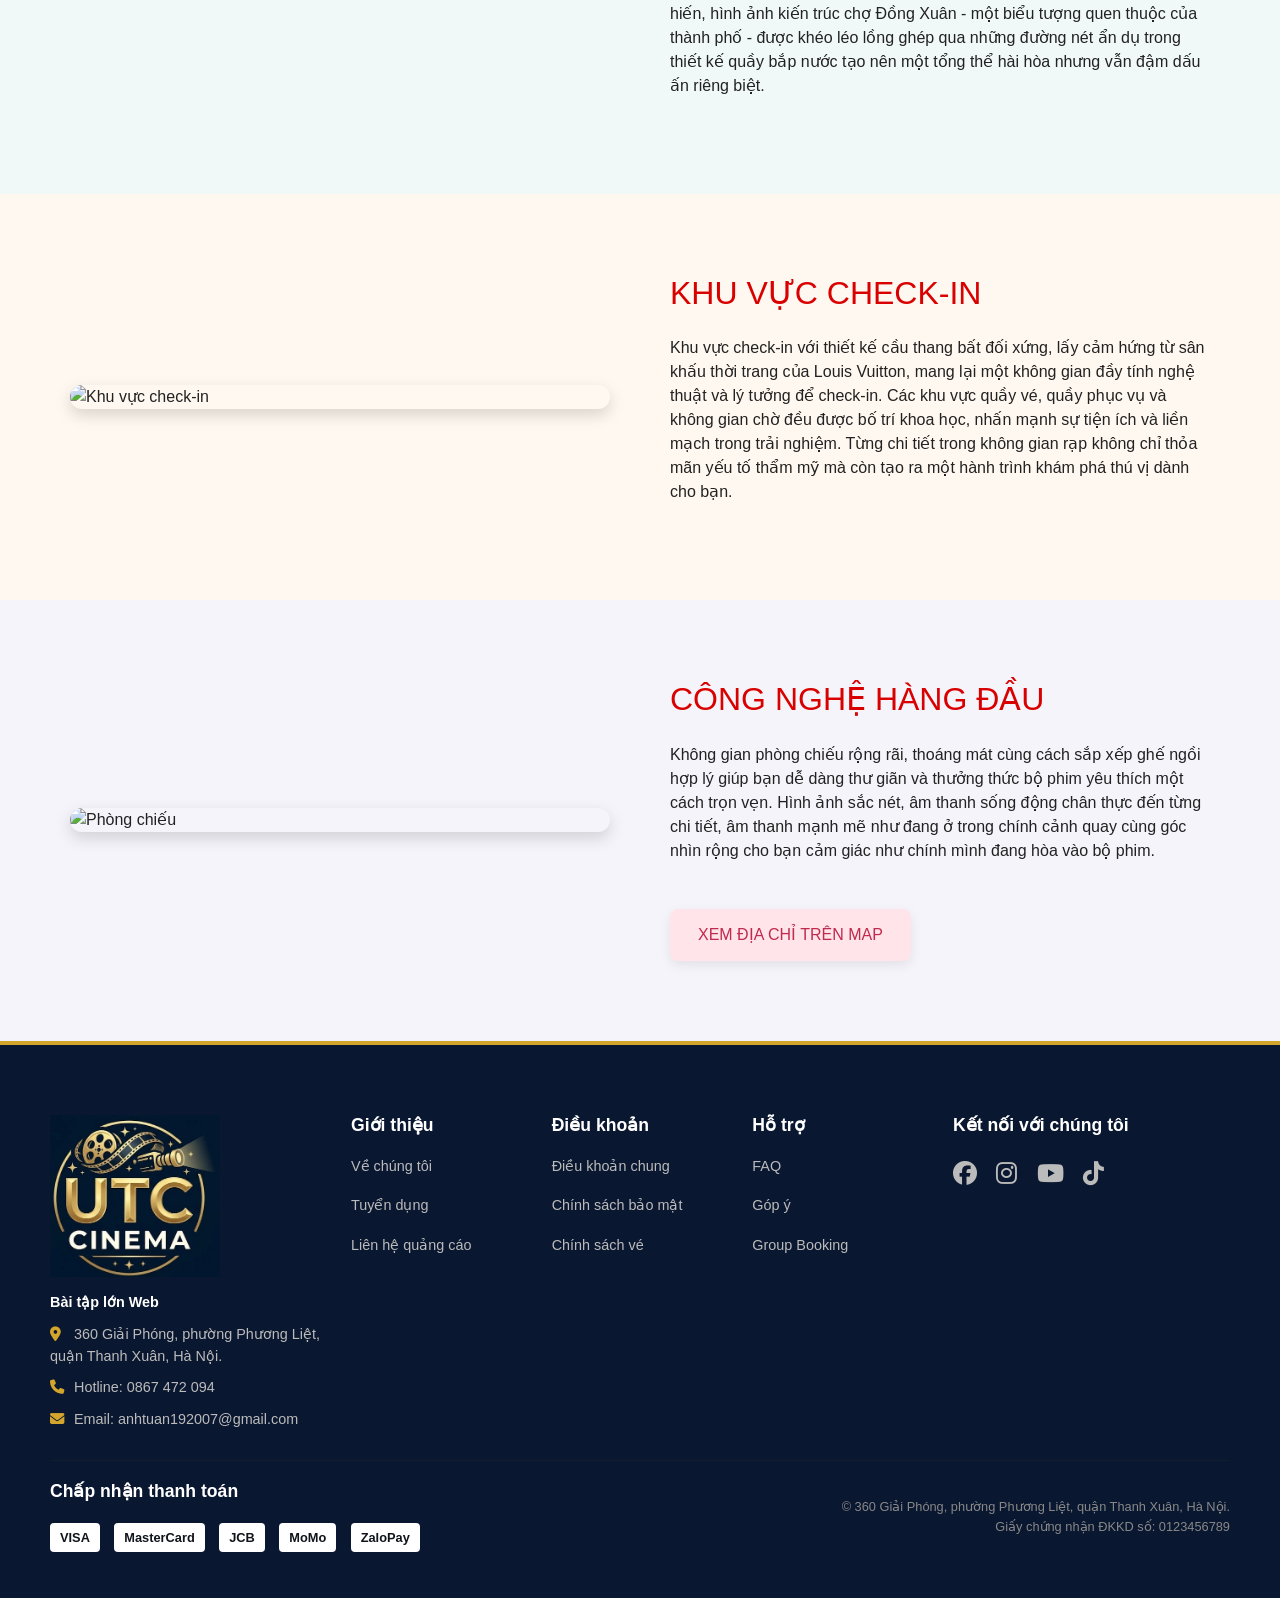
==== commit 75717f12: "Merge pull request #4 from Tuan2K7/admin-and-payment Admin and payment" ====
--- a/about.html
+++ b/about.html
@@ -1,14 +1,13 @@
-<!-- Phần này là trang Giới thiệu  gồm các Code chứa nội dung là -->
 <!DOCTYPE html>
 <html lang="vi">
   <head>
     <meta charset="UTF-8" />
     <meta name="viewport" content="width=device-width, initial-scale=1.0" />
     <link rel="stylesheet" href="./assets/css/about.css" />
-    <title>Cinema website </title>
+    <title>Cinema website</title>
     <link
       rel="shortcut icon"
-      href="./assets/img/logocinemasuperultraprovipmaxplus.webp"
+      href="./assets/img/logo.webp"
       type="image/x-icon"
     />
     <link rel="stylesheet" href="./assets/css/menu.css" />
@@ -28,12 +27,13 @@
 
     <link rel="stylesheet" href="./assets/css/style.css" />
     <link rel="stylesheet" href="assets/css/theme.css">
+    <script src="assets/js/cinema-store.js"></script>
 </head>
   <body>
     <div id="header">
       <div class="nav-logo">
         <a href="./index.html">
-          <img src="./assets/img/logocinemasuperultraprovipmaxplus.webp" alt="" />
+          <img src="./assets/img/logo.webp" alt="" />
         </a>
         <div class="name">
           <p></p>
@@ -71,6 +71,7 @@
           </button>
         </div>
         <div class="login-user">
+          <!-- <i class="fa-regular fa-circle-user login-avt" ></i> -->
           <p class="login-name"></p>
           <button class="login-out js-login-out">Đăng xuất</button>
         </div>
@@ -148,7 +149,7 @@
             <div class="column">
               <label for="password1">Mật khẩu</label>
               <input
-                type="password1"
+                type="password"
                 name=""
                 placeholder="Mật khẩu"
                 id="password2"
@@ -157,7 +158,7 @@
             <div class="column">
               <label for="password2">Xác nhận mật khẩu</label>
               <input
-                type="password2"
+                type="password"
                 name=""
                 placeholder="Xác nhận mật khẩu"
                 id="confirmPassword"
@@ -171,11 +172,11 @@
         </footer>
       </div>
     </div>
-<!-- Phần ABOUT -->
+
     <main id="about-page-content">
       <section class="hero-section">
         <div class="hero-content">
-          <h1>VỀ CHÚNG TÔI</h1>
+          <h1>CHÀO MỪNG ĐẾN VỚI UTC CINEMA</h1>
         </div>
       </section>
 
@@ -183,18 +184,23 @@
         <div class="info-container">
           <div class="info-image-placeholder">
             <img
-              src="assets/img/about/abt1.jpg"
+              src="assets/img/about/gt1.jpg"
               alt="Công nghệ màn chiếu"
               style="width: 100%; height: 100%; object-fit: cover"
             />
           </div>
           <div class="info-text-box">
-            <h2>KHÔNG GIAN THƯỞNG THỨC ĐIỆN ẢNH</h2>
-            <p>
-              Chúng tôi mong muốn mang đến một không gian thoải mái để bạn tạm
-              rời nhịp sống thường ngày và tập trung tận hưởng bộ phim yêu thích.
-              Từ lúc bước vào rạp đến khi phim bắt đầu, mọi trải nghiệm đều
-              hướng đến sự thư giãn và tiện lợi.
+            <h2>CÔNG NGHỆ MÀN CHIẾU</h2>
+            <p>
+              Movie Cinemas Hải Phòng được trang bị hệ thống màn chiếu tiên tiến
+              với máy chiếu kỹ thuật số hiện đại bậc nhất hiện nay theo tiêu
+              chuẩn Hollywood 100% nhập khẩu từ nước ngoài. Mỗi phòng chiếu đều
+              được lắp đặt hệ thống âm thanh Dolby 7.1 và hệ thống cách âm chuẩn
+              quốc tế. Độ sáng và bền màu của máy chiếu laser tại Movie Cinemas
+              Hải Phòng được đánh giá rất cao, sở hữu cường độ sáng lớn và hình
+              ảnh sắc nét. Vì vậy mà mỗi thước phim được chiếu tại rạp đều là
+              những thước phim rõ nét nhất, với âm thanh và hiệu ứng sống động
+              nhất.
             </p>
           </div>
         </div>
@@ -203,17 +209,23 @@
       <section class="info-section-strip mint-bg reverse-layout">
         <div class="info-container">
           <div class="info-text-box">
-            <h2>PHIM HAY, LỊCH CHIẾU ĐA DẠNG</h2>
-            <p>
-              Bạn có thể tham khảo nhiều thể loại phim và lựa chọn suất chiếu
-              phù hợp với sở thích, thời gian của mình. Dù đi xem một mình, cùng
-              bạn bè hay gia đình, hãy chọn bộ phim để cùng nhau tận hưởng những
-              khoảnh khắc đáng nhớ.
+            <h2>Ý TƯỞNG THIẾT KẾ</h2>
+            <p>
+              Màu sắc chủ đạo được định hướng theo bộ màu thương hiệu của Beta
+              pha trộn giữa chủ nghĩa tân cổ điển với sự tự do, phóng khoáng của
+              chủ nghĩa hiện đại theo tỷ lệ được quy định trong bộ màu thương
+              hiệu. Điều này mang đến một làn gió mới trong thiết kế đồng thời
+              khẳng định tầm nhìn và hướng đi của Movie Cinemas Hải Phòng là
+              luôn đi tìm kiếm sự khác biệt. Lấy cảm hứng từ nét đẹp văn hóa đặc
+              trưng của Thủ đô ngàn năm văn hiến, hình ảnh kiến trúc chợ Đồng
+              Xuân - một biểu tượng quen thuộc của thành phố - được khéo léo
+              lồng ghép qua những đường nét ẩn dụ trong thiết kế quầy bắp nước
+              tạo nên một tổng thể hài hòa nhưng vẫn đậm dấu ấn riêng biệt.
             </p>
           </div>
           <div class="info-image-placeholder">
             <img
-              src="assets/img/about/abt2.png"
+              src="assets/img/about/gth.jpg"
               alt="Ý tưởng thiết kế"
               style="width: 100%; height: 100%; object-fit: cover"
             />
@@ -225,17 +237,21 @@
         <div class="info-container">
           <div class="info-image-placeholder">
             <img
-              src="assets/img/about/abt3.jpg"
+              src="assets/img/about/gt3.jpg"
               alt="Khu vực check-in"
               style="width: 100%; height: 100%; object-fit: cover"
             />
           </div>
           <div class="info-text-box">
-            <h2>DỄ DÀNG TÌM THÔNG TIN PHIM</h2>
-            <p>
-              Tìm hiểu nội dung phim, xem lịch chiếu và tham khảo thông tin cần
-              thiết trước khi đến rạp. Nhờ đó, bạn có thể chủ động chọn phim,
-              sắp xếp thời gian và chuẩn bị cho buổi xem phim thật thoải mái.
+            <h2>KHU VỰC CHECK-IN</h2>
+            <p>
+              Khu vực check-in với thiết kế cầu thang bất đối xứng, lấy cảm hứng
+              từ sân khấu thời trang của Louis Vuitton, mang lại một không gian
+              đầy tính nghệ thuật và lý tưởng để check-in. Các khu vực quầy vé,
+              quầy phục vụ và không gian chờ đều được bố trí khoa học, nhấn mạnh
+              sự tiện ích và liền mạch trong trải nghiệm. Từng chi tiết trong
+              không gian rạp không chỉ thỏa mãn yếu tố thẩm mỹ mà còn tạo ra một
+              hành trình khám phá thú vị dành cho bạn.
             </p>
           </div>
         </div>
@@ -244,20 +260,22 @@
       <section class="info-section-strip light-lavender-bg reverse-layout">
         <div class="info-container">
           <div class="info-text-box">
-            <h2>DỊCH VỤ CHU ĐÁO, TRẢI NGHIỆM TRỌN VẸN</h2>
-            <p>
-              Chúng tôi luôn hướng đến trải nghiệm thân thiện và thuận tiện cho
-              khán giả — từ việc tìm thông tin phim đến hỗ trợ khi bạn cần. Mỗi
-              góp ý của bạn là cơ hội để chúng tôi lắng nghe và không ngừng
-              hoàn thiện dịch vụ.
-            </p>
-            <button id="findMap" class="primary-button">
+            <h2>CÔNG NGHỆ HÀNG ĐẦU</h2>
+            <p>
+              Không gian phòng chiếu rộng rãi, thoáng mát cùng cách sắp xếp ghế
+              ngồi hợp lý giúp bạn dễ dàng thư giãn và thưởng thức bộ phim yêu
+              thích một cách trọn vẹn. Hình ảnh sắc nét, âm thanh sống động chân
+              thực đến từng chi tiết, âm thanh mạnh mẽ như đang ở trong chính
+              cảnh quay cùng góc nhìn rộng cho bạn cảm giác như chính mình đang
+              hòa vào bộ phim.
+            </p>
+            <button id="findMapBtn" class="primary-button">
               XEM ĐỊA CHỈ TRÊN MAP
             </button>
           </div>
           <div class="info-image-placeholder">
             <img
-              src="assets/img/about/abt4.jpg"
+              src="assets/img/about/gt4.jpg"
               alt="Phòng chiếu"
               style="width: 100%; height: 100%; object-fit: cover"
             />
@@ -265,15 +283,14 @@
         </div>
       </section>
     </main>
-<!-- End of Main Content|||||||||||||||||||||||||||||||||||||||||||||||||||||||||||||||||||||| -->
- <!-- Footer Section --> 
+
     <div class="footer">
       <div class="container-fluid" style="padding: 50px 50px 30px 50px">
         <div class="row">
           <div class="col-lg-3 col-md-6 mb-4 mb-lg-0">
             <a href="./index.html">
               <img
-                src="./assets/img/logocinemasuperultraprovipmaxplus.webp"
+                src="./assets/img/logo.webp"
                 alt="Logo"
                 class="footer-logo-img"
               />
@@ -371,5 +388,6 @@
 
     <script src="./assets/js/login.js"></script>
     <script src="./assets/js/about.js"></script>
+    <script src="assets/js/admin.js"></script>
   </body>
 </html>
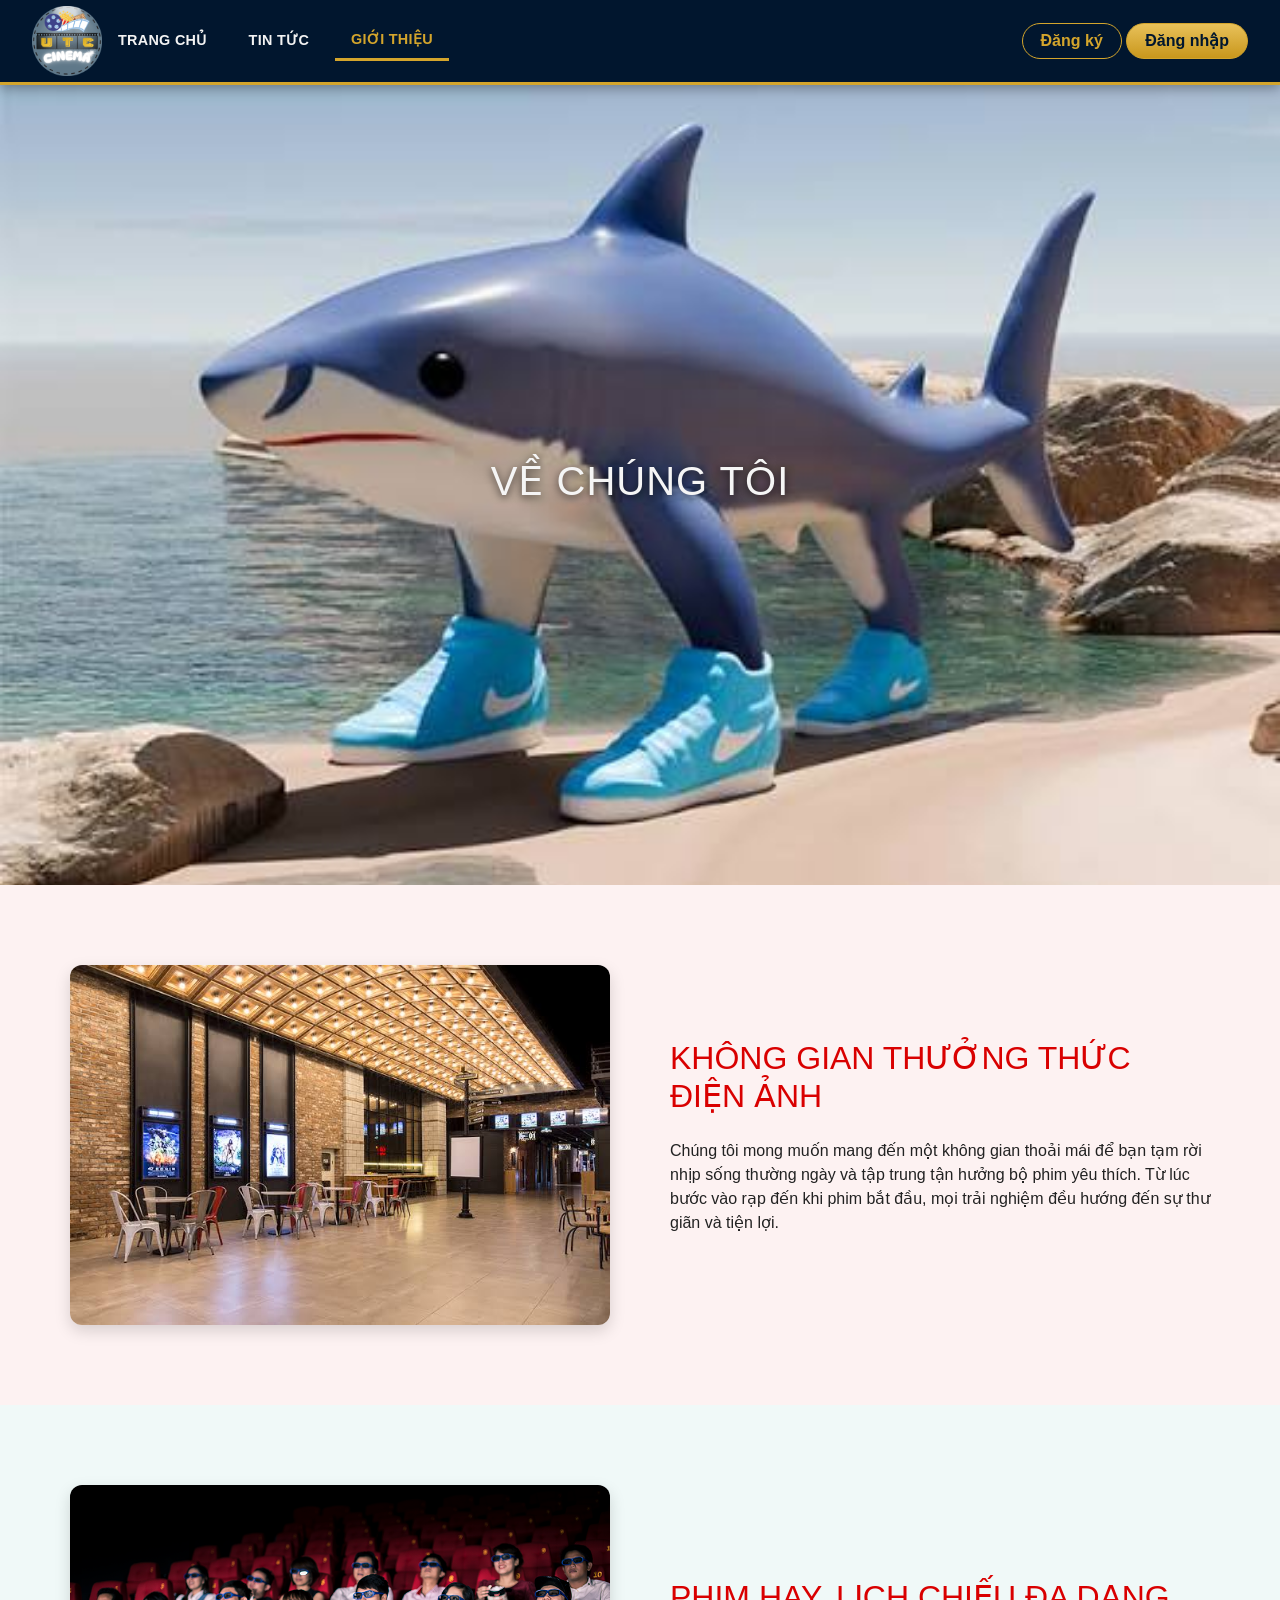
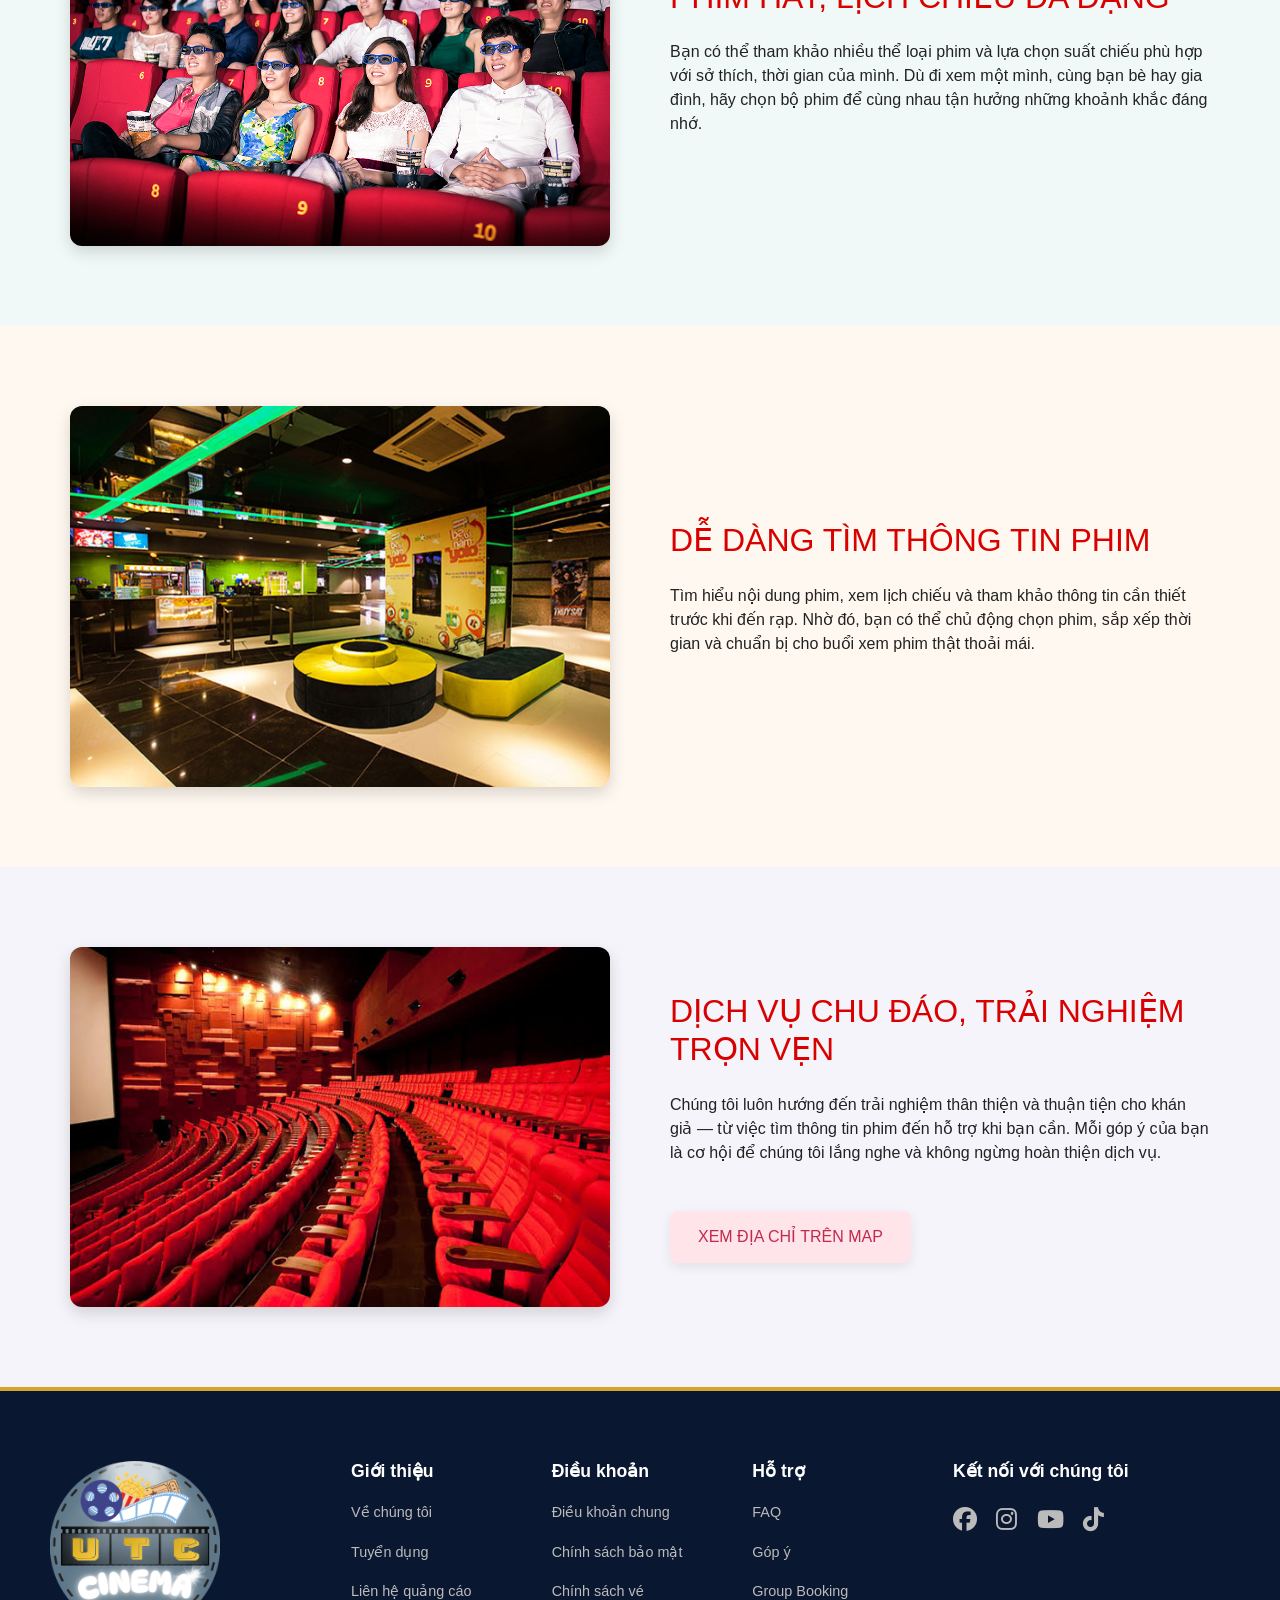
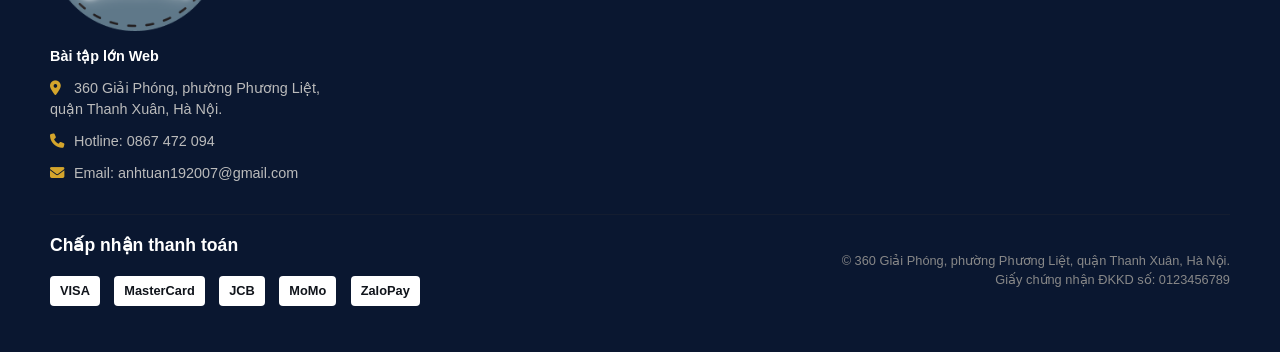
==== commit 5c0fecab: "Merge pull request #5 from Tuan2K7/review sửa giới thiệu và js" ====
--- a/about.html
+++ b/about.html
@@ -1,13 +1,14 @@
+<!-- Phần này là trang Giới thiệu  gồm các Code chứa nội dung là -->
 <!DOCTYPE html>
 <html lang="vi">
   <head>
     <meta charset="UTF-8" />
     <meta name="viewport" content="width=device-width, initial-scale=1.0" />
     <link rel="stylesheet" href="./assets/css/about.css" />
-    <title>Cinema website</title>
+    <title>Cinema website </title>
     <link
       rel="shortcut icon"
-      href="./assets/img/logo.webp"
+      href="./assets/img/logocinemasuperultraprovipmaxplus.webp"
       type="image/x-icon"
     />
     <link rel="stylesheet" href="./assets/css/menu.css" />
@@ -33,7 +34,7 @@
     <div id="header">
       <div class="nav-logo">
         <a href="./index.html">
-          <img src="./assets/img/logo.webp" alt="" />
+          <img src="./assets/img/logocinemasuperultraprovipmaxplus.webp" alt="" />
         </a>
         <div class="name">
           <p></p>
@@ -71,7 +72,6 @@
           </button>
         </div>
         <div class="login-user">
-          <!-- <i class="fa-regular fa-circle-user login-avt" ></i> -->
           <p class="login-name"></p>
           <button class="login-out js-login-out">Đăng xuất</button>
         </div>
@@ -172,11 +172,11 @@
         </footer>
       </div>
     </div>
-
+<!-- Phần ABOUT -->
     <main id="about-page-content">
       <section class="hero-section">
         <div class="hero-content">
-          <h1>CHÀO MỪNG ĐẾN VỚI UTC CINEMA</h1>
+          <h1>VỀ CHÚNG TÔI</h1>
         </div>
       </section>
 
@@ -184,23 +184,18 @@
         <div class="info-container">
           <div class="info-image-placeholder">
             <img
-              src="assets/img/about/gt1.jpg"
+              src="assets/img/about/abt1.jpg"
               alt="Công nghệ màn chiếu"
               style="width: 100%; height: 100%; object-fit: cover"
             />
           </div>
           <div class="info-text-box">
-            <h2>CÔNG NGHỆ MÀN CHIẾU</h2>
-            <p>
-              Movie Cinemas Hải Phòng được trang bị hệ thống màn chiếu tiên tiến
-              với máy chiếu kỹ thuật số hiện đại bậc nhất hiện nay theo tiêu
-              chuẩn Hollywood 100% nhập khẩu từ nước ngoài. Mỗi phòng chiếu đều
-              được lắp đặt hệ thống âm thanh Dolby 7.1 và hệ thống cách âm chuẩn
-              quốc tế. Độ sáng và bền màu của máy chiếu laser tại Movie Cinemas
-              Hải Phòng được đánh giá rất cao, sở hữu cường độ sáng lớn và hình
-              ảnh sắc nét. Vì vậy mà mỗi thước phim được chiếu tại rạp đều là
-              những thước phim rõ nét nhất, với âm thanh và hiệu ứng sống động
-              nhất.
+            <h2>KHÔNG GIAN THƯỞNG THỨC ĐIỆN ẢNH</h2>
+            <p>
+              Chúng tôi mong muốn mang đến một không gian thoải mái để bạn tạm
+              rời nhịp sống thường ngày và tập trung tận hưởng bộ phim yêu thích.
+              Từ lúc bước vào rạp đến khi phim bắt đầu, mọi trải nghiệm đều
+              hướng đến sự thư giãn và tiện lợi.
             </p>
           </div>
         </div>
@@ -209,23 +204,17 @@
       <section class="info-section-strip mint-bg reverse-layout">
         <div class="info-container">
           <div class="info-text-box">
-            <h2>Ý TƯỞNG THIẾT KẾ</h2>
-            <p>
-              Màu sắc chủ đạo được định hướng theo bộ màu thương hiệu của Beta
-              pha trộn giữa chủ nghĩa tân cổ điển với sự tự do, phóng khoáng của
-              chủ nghĩa hiện đại theo tỷ lệ được quy định trong bộ màu thương
-              hiệu. Điều này mang đến một làn gió mới trong thiết kế đồng thời
-              khẳng định tầm nhìn và hướng đi của Movie Cinemas Hải Phòng là
-              luôn đi tìm kiếm sự khác biệt. Lấy cảm hứng từ nét đẹp văn hóa đặc
-              trưng của Thủ đô ngàn năm văn hiến, hình ảnh kiến trúc chợ Đồng
-              Xuân - một biểu tượng quen thuộc của thành phố - được khéo léo
-              lồng ghép qua những đường nét ẩn dụ trong thiết kế quầy bắp nước
-              tạo nên một tổng thể hài hòa nhưng vẫn đậm dấu ấn riêng biệt.
+            <h2>PHIM HAY, LỊCH CHIẾU ĐA DẠNG</h2>
+            <p>
+              Bạn có thể tham khảo nhiều thể loại phim và lựa chọn suất chiếu
+              phù hợp với sở thích, thời gian của mình. Dù đi xem một mình, cùng
+              bạn bè hay gia đình, hãy chọn bộ phim để cùng nhau tận hưởng những
+              khoảnh khắc đáng nhớ.
             </p>
           </div>
           <div class="info-image-placeholder">
             <img
-              src="assets/img/about/gth.jpg"
+              src="assets/img/about/abt2.png"
               alt="Ý tưởng thiết kế"
               style="width: 100%; height: 100%; object-fit: cover"
             />
@@ -237,21 +226,17 @@
         <div class="info-container">
           <div class="info-image-placeholder">
             <img
-              src="assets/img/about/gt3.jpg"
+              src="assets/img/about/abt3.jpg"
               alt="Khu vực check-in"
               style="width: 100%; height: 100%; object-fit: cover"
             />
           </div>
           <div class="info-text-box">
-            <h2>KHU VỰC CHECK-IN</h2>
-            <p>
-              Khu vực check-in với thiết kế cầu thang bất đối xứng, lấy cảm hứng
-              từ sân khấu thời trang của Louis Vuitton, mang lại một không gian
-              đầy tính nghệ thuật và lý tưởng để check-in. Các khu vực quầy vé,
-              quầy phục vụ và không gian chờ đều được bố trí khoa học, nhấn mạnh
-              sự tiện ích và liền mạch trong trải nghiệm. Từng chi tiết trong
-              không gian rạp không chỉ thỏa mãn yếu tố thẩm mỹ mà còn tạo ra một
-              hành trình khám phá thú vị dành cho bạn.
+            <h2>DỄ DÀNG TÌM THÔNG TIN PHIM</h2>
+            <p>
+              Tìm hiểu nội dung phim, xem lịch chiếu và tham khảo thông tin cần
+              thiết trước khi đến rạp. Nhờ đó, bạn có thể chủ động chọn phim,
+              sắp xếp thời gian và chuẩn bị cho buổi xem phim thật thoải mái.
             </p>
           </div>
         </div>
@@ -260,22 +245,20 @@
       <section class="info-section-strip light-lavender-bg reverse-layout">
         <div class="info-container">
           <div class="info-text-box">
-            <h2>CÔNG NGHỆ HÀNG ĐẦU</h2>
-            <p>
-              Không gian phòng chiếu rộng rãi, thoáng mát cùng cách sắp xếp ghế
-              ngồi hợp lý giúp bạn dễ dàng thư giãn và thưởng thức bộ phim yêu
-              thích một cách trọn vẹn. Hình ảnh sắc nét, âm thanh sống động chân
-              thực đến từng chi tiết, âm thanh mạnh mẽ như đang ở trong chính
-              cảnh quay cùng góc nhìn rộng cho bạn cảm giác như chính mình đang
-              hòa vào bộ phim.
-            </p>
-            <button id="findMapBtn" class="primary-button">
+            <h2>DỊCH VỤ CHU ĐÁO, TRẢI NGHIỆM TRỌN VẸN</h2>
+            <p>
+              Chúng tôi luôn hướng đến trải nghiệm thân thiện và thuận tiện cho
+              khán giả — từ việc tìm thông tin phim đến hỗ trợ khi bạn cần. Mỗi
+              góp ý của bạn là cơ hội để chúng tôi lắng nghe và không ngừng
+              hoàn thiện dịch vụ.
+            </p>
+            <button id="findMap" class="primary-button">
               XEM ĐỊA CHỈ TRÊN MAP
             </button>
           </div>
           <div class="info-image-placeholder">
             <img
-              src="assets/img/about/gt4.jpg"
+              src="assets/img/about/abt4.jpg"
               alt="Phòng chiếu"
               style="width: 100%; height: 100%; object-fit: cover"
             />
@@ -283,14 +266,15 @@
         </div>
       </section>
     </main>
-
+<!-- End of Main Content|||||||||||||||||||||||||||||||||||||||||||||||||||||||||||||||||||||| -->
+ <!-- Footer Section --> 
     <div class="footer">
       <div class="container-fluid" style="padding: 50px 50px 30px 50px">
         <div class="row">
           <div class="col-lg-3 col-md-6 mb-4 mb-lg-0">
             <a href="./index.html">
               <img
-                src="./assets/img/logo.webp"
+                src="./assets/img/logocinemasuperultraprovipmaxplus.webp"
                 alt="Logo"
                 class="footer-logo-img"
               />
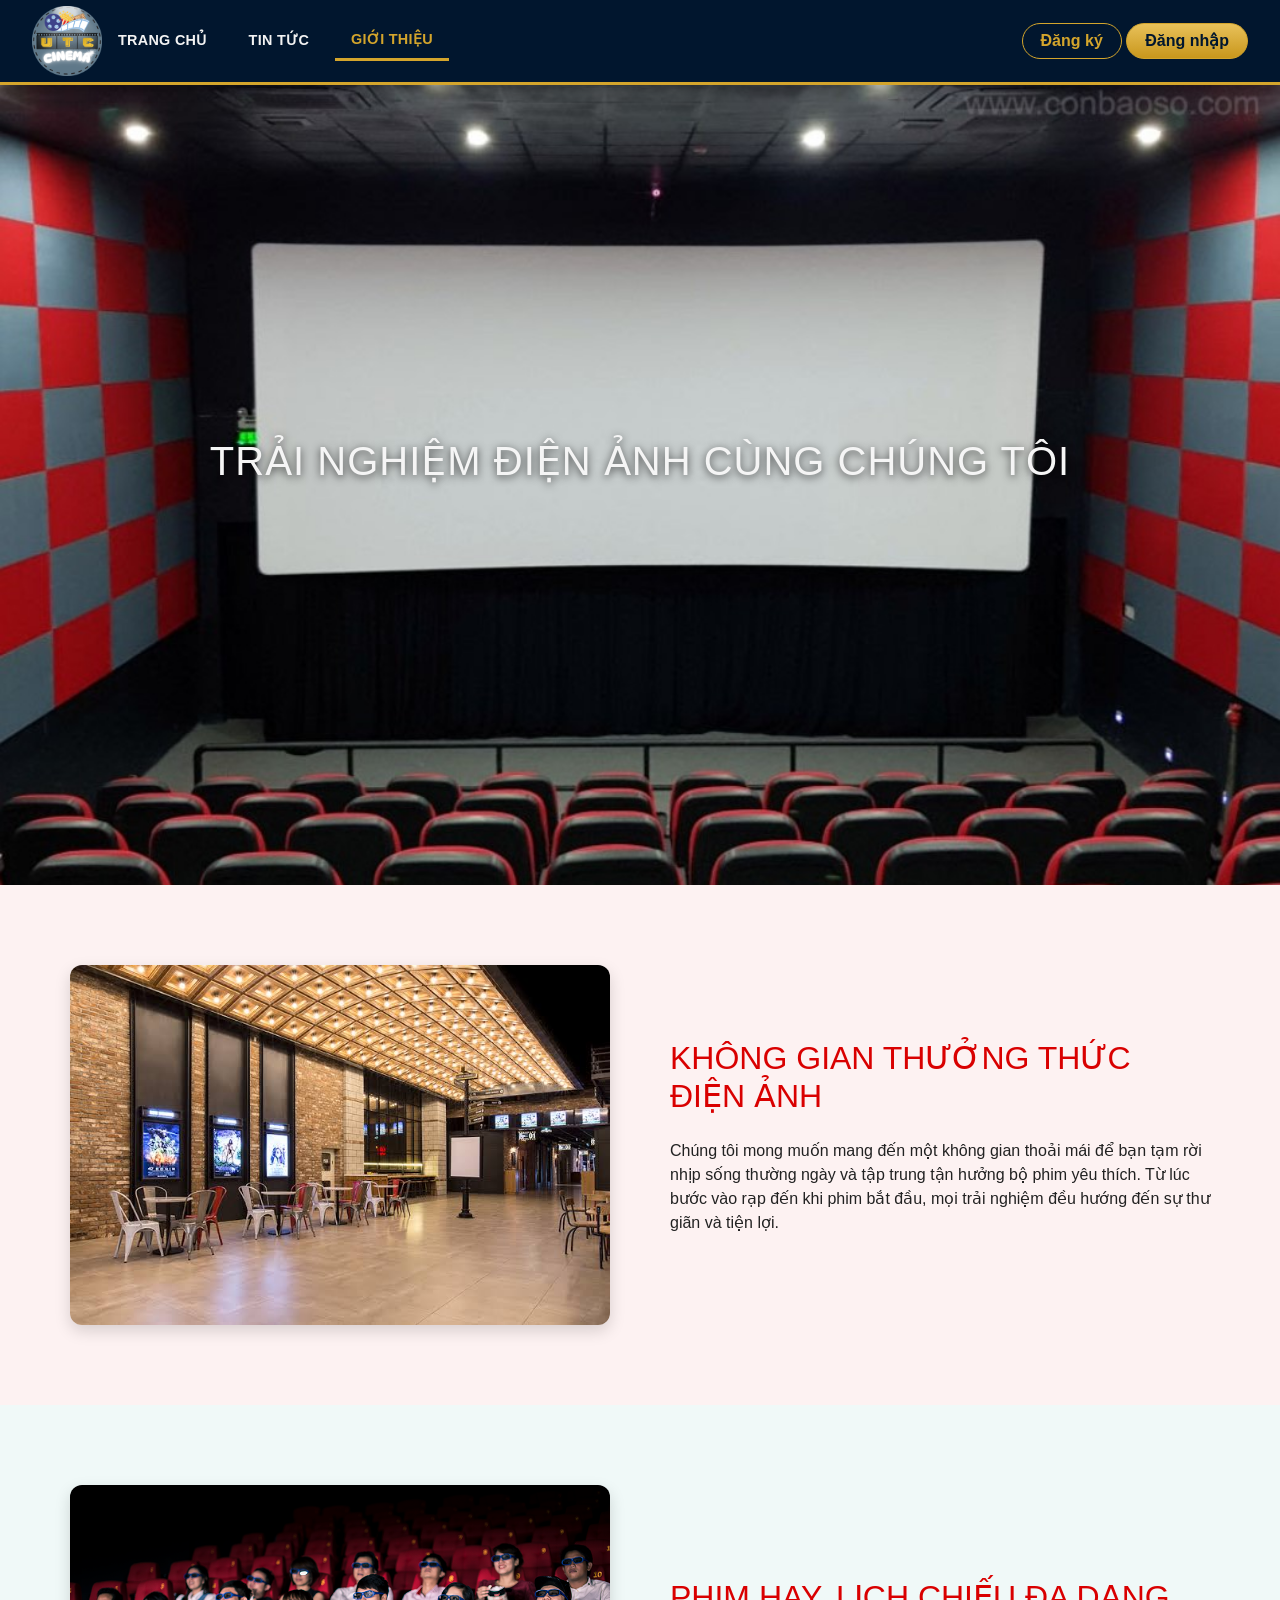
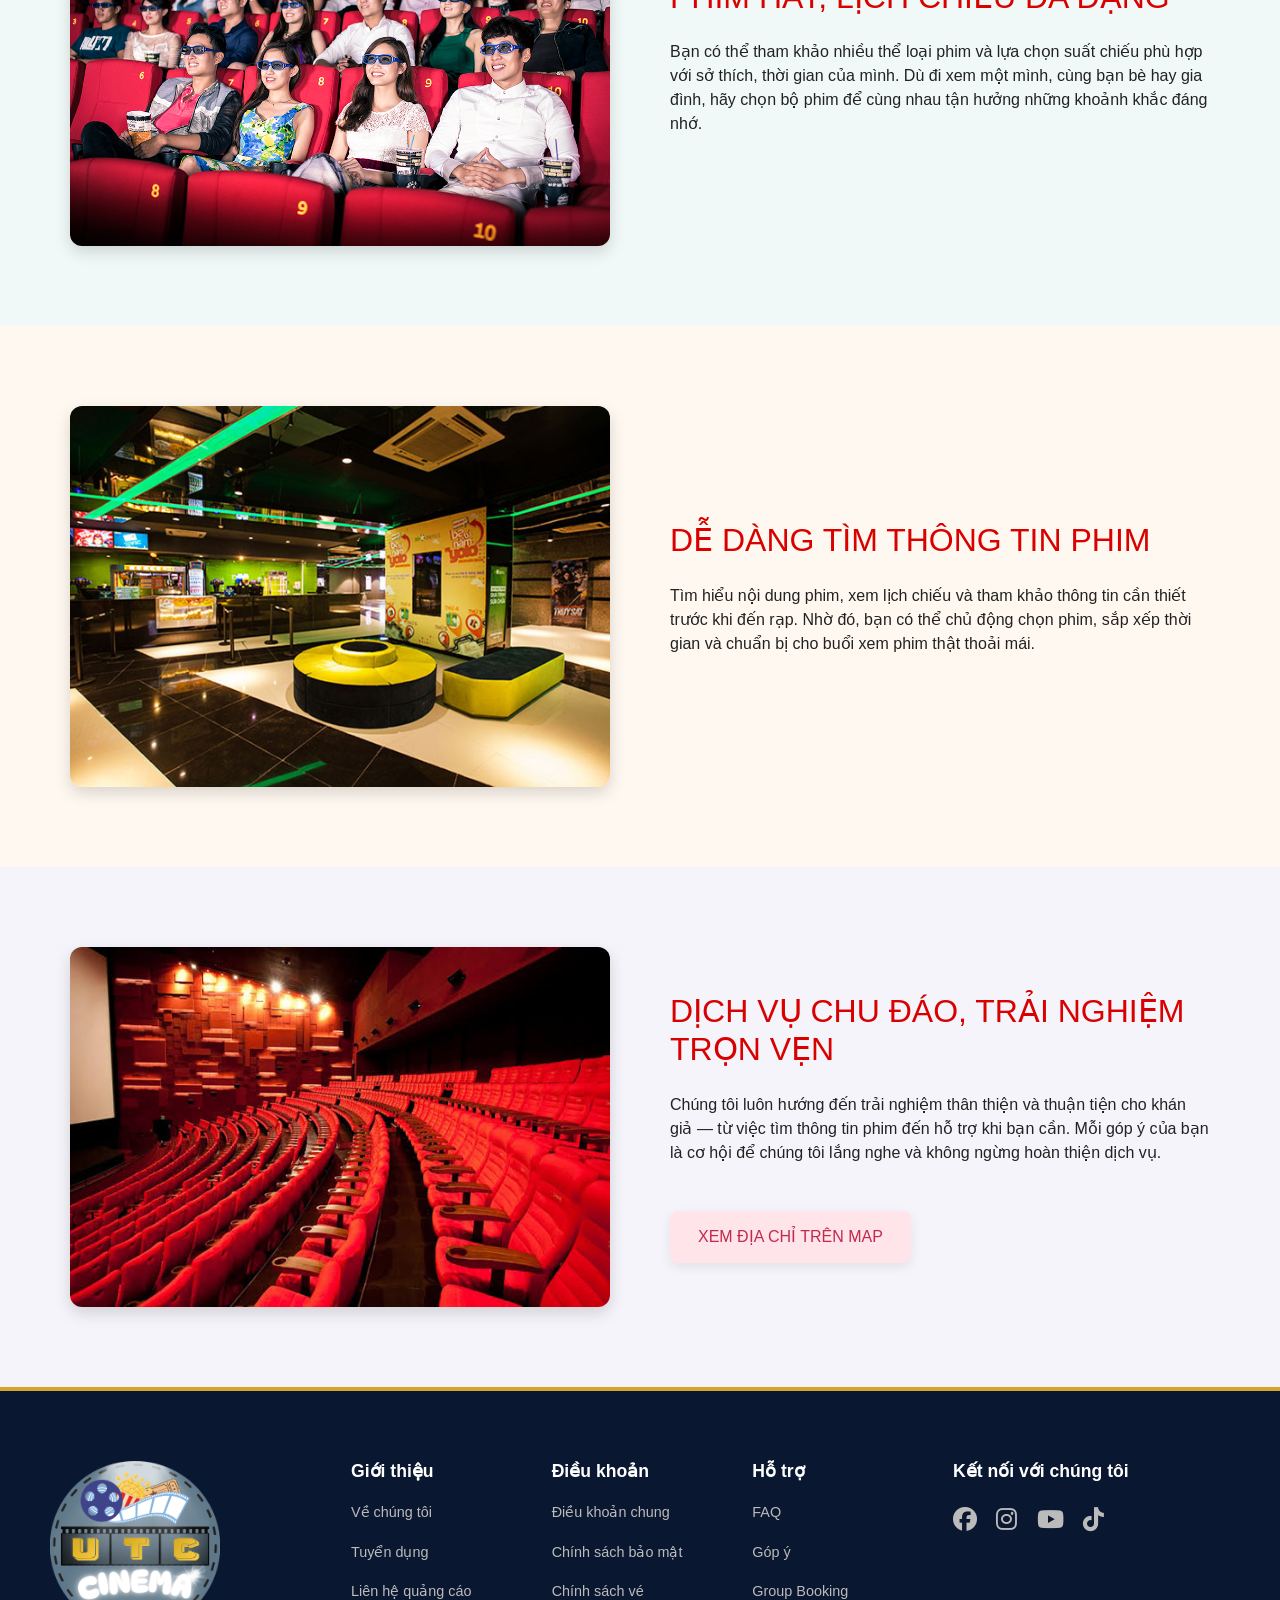
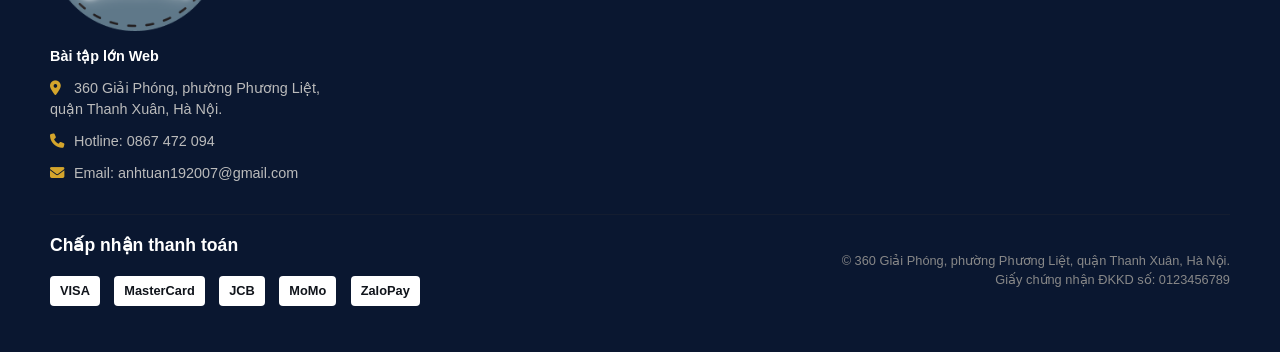
==== commit 28cfef4a: "thay doi cac tinh nang" ====
--- a/about.html
+++ b/about.html
@@ -34,6 +34,7 @@
     <div id="header">
       <div class="nav-logo">
         <a href="./index.html">
+          <!-- logo -->
           <img src="./assets/img/logocinemasuperultraprovipmaxplus.webp" alt="" />
         </a>
         <div class="name">
@@ -172,11 +173,11 @@
         </footer>
       </div>
     </div>
-<!-- Phần ABOUT -->
+<!-- Phần ABOUT ||||||||||||||||||||||||||||||||||||||||||||||||||||||||||||||||||||||||||||-->
     <main id="about-page-content">
       <section class="hero-section">
         <div class="hero-content">
-          <h1>VỀ CHÚNG TÔI</h1>
+          <h1>TRẢI NGHIỆM ĐIỆN ẢNH CÙNG CHÚNG TÔI</h1>
         </div>
       </section>
 
--- a/assets/css/about.css
+++ b/assets/css/about.css
@@ -21,16 +21,15 @@
   justify-content: center;
   text-align: center;
   padding: 0 20px;
-  /* background-image: linear-gradient(#F9cadb 20%,#FDA6C4); */
-  background-image: url("../background/tralalero.jpg");
+  background-image: url("../background/cfirm2.jpg");
 
   background-size: cover;
   background-position: center;
-  /* background-attachment: fixed; */
   color: var(--text-light);
 }
 
 #about-page-content .hero-content h1 {
+  margin-top: -40px;
   text-transform: uppercase;
   text-shadow: 0 2px 8px rgba(0, 0, 0, 0.7);
   letter-spacing: 1px;
--- a/assets/css/theme.css
+++ b/assets/css/theme.css
@@ -56,7 +56,7 @@
 /* ---------- Thẻ phim ---------- */
 .custom-movie-card{ background:#fff; color:var(--ink); border-radius:4px; height:auto;
   box-shadow:0 1px 6px rgba(0,0,0,.15); }
-.custom-movie-card:hover{ transform:translateY(-4px); box-shadow:0 8px 18px rgba(0,0,0,.25); }
+.custom-movie-card:hover{ box-shadow:0 8px 18px rgba(0,0,0,.25); }
 .custom-card-content{ text-align:left; padding:12px; }
 .custom-card-content h3{ font-size:1rem; font-weight:700; text-transform:uppercase; color:var(--ink);
   min-height:2.6em; display:-webkit-box; -webkit-line-clamp:2; -webkit-box-orient:vertical; overflow:hidden; }
@@ -191,4 +191,3 @@
   #cinemaAdminDialog h2 { font-size:21px; }
   #cinemaAdminTools { left:12px; right:12px; bottom:10px; justify-content:center; }
 }
-
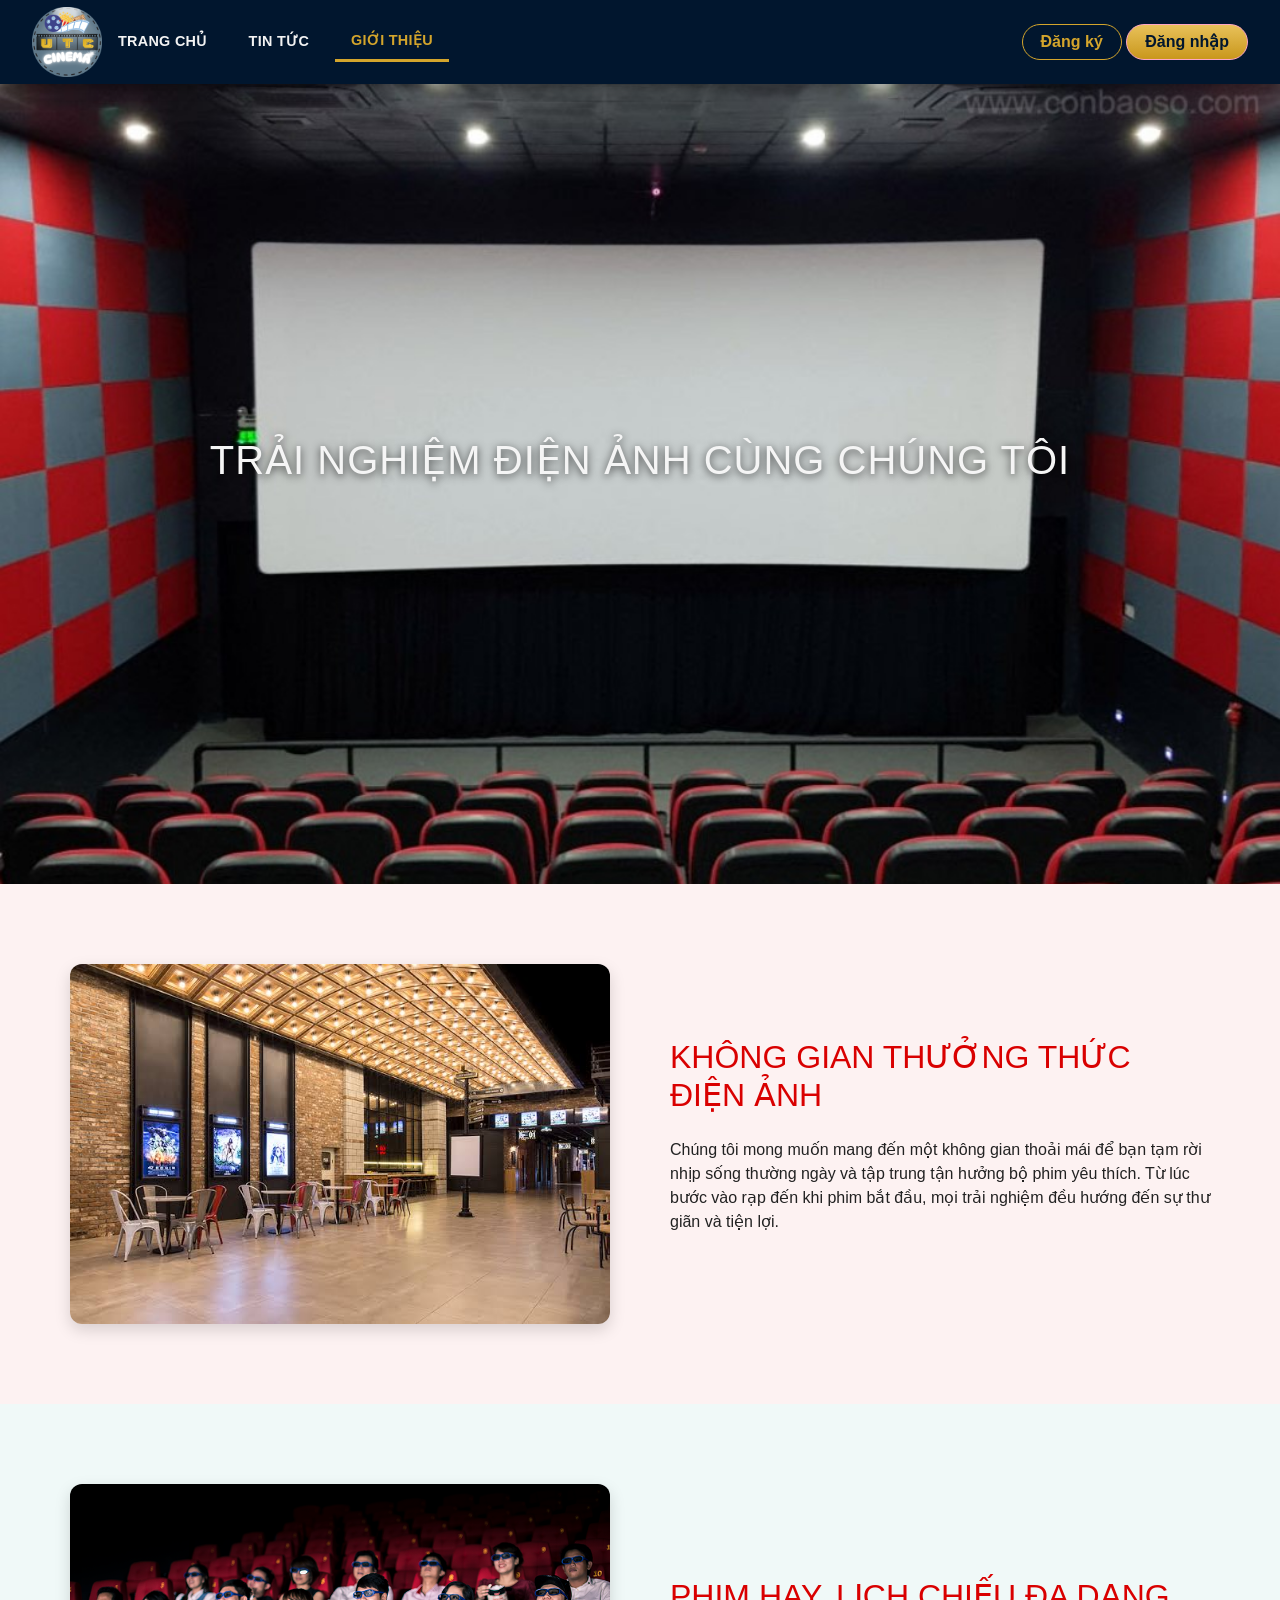
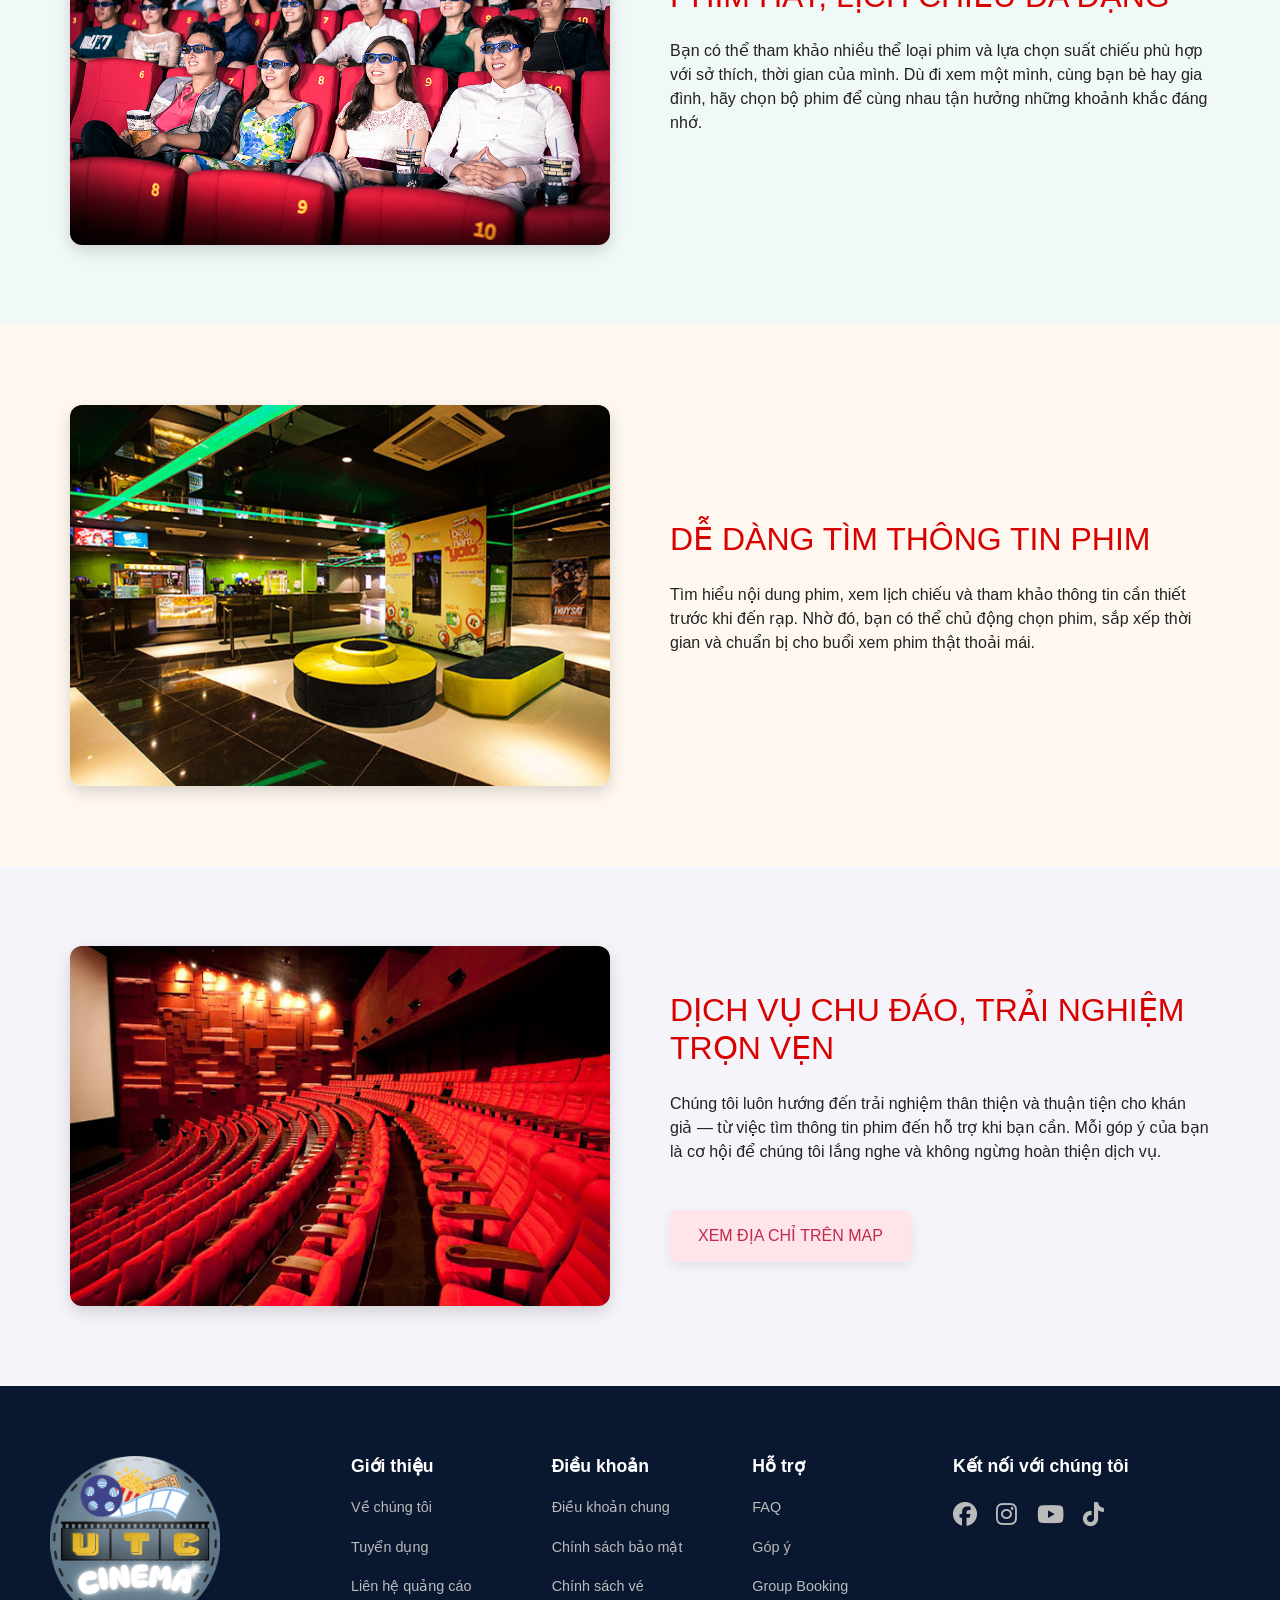
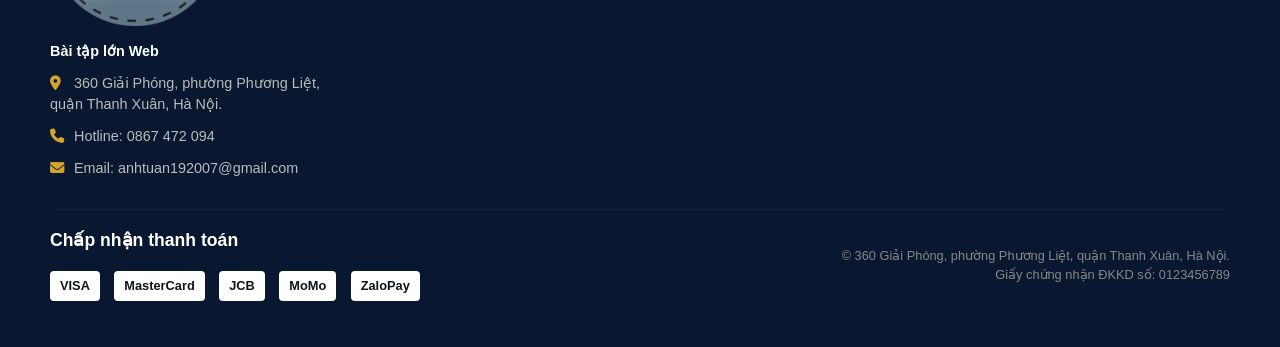
==== commit f812efa1: "fixed funtion" ====
--- a/about.html
+++ b/about.html
@@ -37,14 +37,6 @@
           <!-- logo -->
           <img src="./assets/img/logocinemasuperultraprovipmaxplus.webp" alt="" />
         </a>
-        <div class="name">
-          <p></p>
-          <p></p>
-        </div>
-      </div>
-
-      <div class="nav-menu">
-        <i class="fa-solid fa-bars" id="menu-icon"></i>
       </div>
 
       <div class="nav-layout">
@@ -61,14 +53,13 @@
             <a
               class="nav-link active"
               href="about.html"
-              style="border-radius: 8px; color: black"
               >Giới thiệu</a
             >
           </li>
         </ul>
         <div>
           <button class="btn-register js-register-btn">Đăng ký</button>
-          <button class="btn-login js-login-btn" style="color: black">
+          <button class="btn-login js-login-btn">
             Đăng nhập
           </button>
         </div>
@@ -187,7 +178,6 @@
             <img
               src="assets/img/about/abt1.jpg"
               alt="Công nghệ màn chiếu"
-              style="width: 100%; height: 100%; object-fit: cover"
             />
           </div>
           <div class="info-text-box">
@@ -217,7 +207,6 @@
             <img
               src="assets/img/about/abt2.png"
               alt="Ý tưởng thiết kế"
-              style="width: 100%; height: 100%; object-fit: cover"
             />
           </div>
         </div>
@@ -229,7 +218,6 @@
             <img
               src="assets/img/about/abt3.jpg"
               alt="Khu vực check-in"
-              style="width: 100%; height: 100%; object-fit: cover"
             />
           </div>
           <div class="info-text-box">
@@ -261,7 +249,6 @@
             <img
               src="assets/img/about/abt4.jpg"
               alt="Phòng chiếu"
-              style="width: 100%; height: 100%; object-fit: cover"
             />
           </div>
         </div>
@@ -270,7 +257,7 @@
 <!-- End of Main Content|||||||||||||||||||||||||||||||||||||||||||||||||||||||||||||||||||||| -->
  <!-- Footer Section --> 
     <div class="footer">
-      <div class="container-fluid" style="padding: 50px 50px 30px 50px">
+      <div class="container-fluid footer-content">
         <div class="row">
           <div class="col-lg-3 col-md-6 mb-4 mb-lg-0">
             <a href="./index.html">
--- a/assets/css/about.css
+++ b/assets/css/about.css
@@ -56,6 +56,9 @@
 }
 
 #about-page-content .info-image-placeholder img {
+  width: 100%;
+  height: 100%;
+  object-fit: cover;
   border-radius: 12px;
   box-shadow: var(--shadow-dark);
   display: block;
--- a/assets/css/menu.css
+++ b/assets/css/menu.css
@@ -1,45 +1,4 @@
-/* MENU */
-/* .nav-menu {
-    display: none;
-    color: #fff;
-    padding: 20px;
-    font-size: 20px;
-    cursor: pointer;
-}
-.nav-layout {
-    display: flex;
-    align-items: center;
-    justify-content: center;
-}
-
-.nav-layout {
-    column-gap: 5rem;
-}
-
-.nav-layout li {
-    list-style-type: none;
-    display: inline-block;
-    padding: 0 2rem;
-}
-
-.nav-layout li a {
-    text-decoration: none;
-    color: #fff;
-    font-size: 1rem;
-    font-weight: 500;
-}
-
-.nav-layout li a:hover {
-    color: #F75154;
-} */
-/* html nào có active thì đổi màu ở ô web đó */
-/* .nav-layout .active {
-    color: #F75154;
-} */
-
-
-/* =================== HEADER CSS =================== */
-/* LOGO */
+/* Header */
 .nav-logo .name {
     color: #fff;
     display: none;
@@ -62,15 +21,11 @@
 }
 /* --- Style chung --- */
 #header {
-    height: 50px;
-    background-color: #10141B;
     display: flex;
     justify-content: space-between;
     align-items: center;
-    background-color: #1a1a1a; /* Ví dụ màu nền */
     padding: 10px 20px;
     color: white;
-    justify-content: space-between;
 }
 
 .nav-layout li {
@@ -86,22 +41,6 @@
     display: block;
 }
 
-.nav-layout a:hover {
-    /* color: #F75154; */
-    color: #FDA6C4;
-}
-
-.nav-layout .active {
-    /* Màu active của Bootstrap */
-    /* background-color: #0d6efd;  */
-    background-image: linear-gradient(#F9cadb,#FDA6C4);
-    border-radius: 8px;
-}
-.nav-layout .active:hover {
-    color: #fff;
-}
-
-
 /* --- CSS cho màn hình lớn (Desktop) --- */
 .nav-layout {
     display: flex;
@@ -115,7 +54,6 @@
     display: flex;
     align-items: center;
     gap: 10px;
-        /* khoảng cách giữa các thành phần */
     margin: 0;
     padding: 0;
 }
@@ -123,25 +61,3 @@
 /* .nav-actions button {
     margin-left: 10px;
 } */
-
-/* Ẩn icon menu hamburger trên màn hình lớn */
-.nav-menu {
-    display: none;
-}
-
-
-/* --- CSS cho màn hình nhỏ (Tablet & Mobile) - Breakpoint tại 992px --- */
-@media (max-width: 992px) {
-    /* Ẩn menu đầy đủ đi */
-    .nav-layout {
-        display: none;
-    }
-
-    /* Hiện icon hamburger lên */
-    .nav-menu {
-        display: block;
-        font-size: 24px;
-        cursor: pointer;
-    }
-}
-
--- a/assets/css/style.css
+++ b/assets/css/style.css
@@ -328,6 +328,10 @@
     width: 100%;
 }
 
+.footer-content {
+    padding: 50px 50px 30px;
+}
+
 .footer h5 {
     color: #fff;
     font-weight: 600;
@@ -364,7 +368,7 @@
     padding: 0 0 10px 0; /* Chỉ cần đệm dưới */
     font-size: 0.9rem;
     color: #bbb; /* Màu link mặc định */
-    background: none !important; /* Ghi đè bootstrap */
+    background: none;
     transition: color 0.2s ease;
 }
 
--- a/assets/css/theme.css
+++ b/assets/css/theme.css
@@ -1,193 +1,474 @@
-/* ===== THEME kiểu CGV / Beta Cinemas =====
-   Đổi màu chủ đạo chỉ cần sửa 3 biến dưới đây */
-:root{
-  --brand:#e71a0f;        /* đỏ CGV */
-  --brand-dark:#b81208;
-  --brand-soft:#fff1f0;
-  --ink:#222;
-  --bg:#f4f4f4;
-}
-
-/* ---------- Nền & font ---------- */
-body{ background:var(--bg) !important; color:var(--ink); font-family:"Roboto","Segoe UI",Arial,sans-serif; }
-.section{ background:var(--bg) !important; background-image:none !important; }
-
-/* ---------- Header trắng, viền đỏ ---------- */
-#header{
-  height:auto; min-height:64px; background:#fff !important; color:var(--ink);
-  border-bottom:3px solid var(--brand); box-shadow:0 2px 8px rgba(0,0,0,.08);
-  position:sticky; top:0; z-index:900; padding:6px 32px;
-}
-.nav-logo{ width:150px; margin:0; }
-.nav-logo img{ height:auto; max-height:52px; object-fit:contain; }
-.nav-menu{ color:var(--ink); }
-.nav-layout{ justify-content:flex-start; gap:12px; }
-.nav-layout a{ color:var(--ink); font-weight:700; font-size:.9rem; text-transform:uppercase; letter-spacing:.3px; }
-.nav-layout a:hover{ color:var(--brand); }
-.nav-layout .active,
-.nav-layout .nav-link.active{
-  background:none !important; color:var(--brand) !important;
-  border-radius:0 !important; border-bottom:3px solid var(--brand);
-}
-.nav-pills{ flex:1; }
-.nav-layout button{ width:auto; padding:0 18px; height:36px; border-radius:4px;
-  background:#fff; color:var(--brand); border:1px solid var(--brand); font-weight:700; }
-.nav-layout .btn-login{ background:var(--brand) !important; background-image:none !important;
-  color:#fff !important; border:1px solid var(--brand); }
-.nav-layout .btn-login:hover{ background:var(--brand-dark) !important; }
-.nav-layout .btn-register:hover{ background:var(--brand-soft); }
-.login-user .login-name{ color:var(--ink); }
-
-/* ---------- Banner ---------- */
-#slide{ margin:0 0 24px; background:#000; }
-#slide img{ width:100%; height:480px; border-radius:0; border:none; }
-#slide .slide-btn:hover{ background:var(--brand) !important; background-image:none !important; }
-
-/* ---------- Tab Phim đang chiếu / sắp chiếu ---------- */
-#movie-pills-nav{ background:transparent !important; border-radius:0; border-bottom:2px solid #ddd; }
-#movie-pills-nav::before{
-  background:none !important; border-bottom:3px solid var(--brand); border-radius:0;
-  height:calc(100% + 2px); top:0;
-}
-#movie-pills-nav .nav-link{ color:#777; font-weight:700; text-transform:uppercase; font-size:1.05rem; }
-#movie-pills-nav .nav-link.active{ color:var(--brand) !important; }
-#movie-pills-nav .nav-link:not(.active):hover{ color:var(--brand); }
-
-/* ---------- Thẻ phim ---------- */
-.custom-movie-card{ background:#fff; color:var(--ink); border-radius:4px; height:auto;
-  box-shadow:0 1px 6px rgba(0,0,0,.15); }
-.custom-movie-card:hover{ box-shadow:0 8px 18px rgba(0,0,0,.25); }
-.custom-card-content{ text-align:left; padding:12px; }
-.custom-card-content h3{ font-size:1rem; font-weight:700; text-transform:uppercase; color:var(--ink);
-  min-height:2.6em; display:-webkit-box; -webkit-line-clamp:2; -webkit-box-orient:vertical; overflow:hidden; }
-.custom-card-content p{ color:#666; font-size:.82rem; }
-.custom-play-button{
-  top:auto; bottom:12px; transform:translateX(-50%); background:var(--brand) !important;
-  background-image:none !important; border-radius:4px; color:#fff; font-size:.85rem;
-}
-.custom-play-button:hover{ background:var(--brand-dark) !important; }
-a{ text-decoration:none; }
-
-/* ---------- Footer ---------- */
-.footer{ background:#231f20 !important; border-top:4px solid var(--brand); }
-.footer p i, .footer-social-icons a:hover{ color:var(--brand) !important; }
-
-/* ---------- Popup đăng nhập / đăng ký ---------- */
-.login-container, .register-container{ background:#fff; color:var(--ink); border-radius:6px; }
-.login-header, .register-header, .login-body, .register-body,
-.login-footer, .register-footer{ color:var(--ink); }
-.login-body input, .register-body input{ background:#fff; color:var(--ink); border:1px solid #ccc; border-radius:4px; }
-.login-body button, .register-body button{ background:var(--brand) !important; background-image:none !important;
-  color:#fff !important; border:none; border-radius:4px; font-weight:700; }
-.login-body p, .login-footer a, .register-footer a{ color:var(--brand) !important; }
-
-/* ---------- Trang Tin tức (new.html) ---------- */
-.pagination a, .page-link{ border-color:var(--brand); }
-
-/* ---------- Trang Giới thiệu (about.html) ---------- */
-:root{ --primary-color:var(--brand); }
-.about-container, [class*="about"]{ color:var(--ink); }
-
-/* ---------- Trang chi tiết phim & chọn ghế: giữ nền tối kiểu rạp,
-   chỉ đổi màu nhấn hồng -> đỏ ---------- */
-.movie-details-page .btn, .movie-details-page button,
-.seat-page button, .btn-continue, .btn-confirm, #confirm-btn{
-  background-image:none !important; background:var(--brand) !important; color:#fff !important;
-}
-
-/* ===== PHIÊN BẢN UTC CINEMA: navy + vàng gold (khớp logo) ===== */
-:root{
-  --navy:#01162e;
-  --navy-2:#0a1730;
-  --gold:#d4a52c;
-  --gold-dark:#b88a1a;
-  --brand:#d4a52c;
-  --brand-dark:#b88a1a;
-  --brand-soft:#fff8e1;
-  --bg:#eef1f6;
-}
-body{ background:var(--bg) !important; }
-.section{ background:var(--bg) !important; }
-
-/* Header navy */
-#header{ background:var(--navy) !important; border-bottom:3px solid var(--gold); min-height:84px; box-shadow:0 3px 12px rgba(0,0,0,.35); }
-.nav-logo{ width:auto; }
-.nav-logo img{ width:auto; height:70px; max-height:none; }
-.nav-menu{ color:#fff; }
-.nav-layout a{ color:#f3f3f3; }
-.nav-layout a:hover{ color:var(--gold); }
-.nav-layout .active, .nav-layout .nav-link.active{ color:var(--gold) !important; border-bottom:3px solid var(--gold); }
-.nav-layout button{ background:transparent; color:var(--gold); border:1px solid var(--gold); border-radius:30px; }
-.nav-layout .btn-register:hover{ background:rgba(212,165,44,.15); }
-.nav-layout .btn-login{ background:linear-gradient(#e8c15a,#c9971c) !important; color:var(--navy) !important; border:1px solid var(--gold); }
-.nav-layout .btn-login:hover{ background:var(--gold) !important; }
-.login-user .login-name{ color:#fff; }
-
-/* Banner bo góc nhẹ + viền vàng */
-#slide{ background:transparent; margin:20px 0 24px; }
-#slide img{ width:94%; height:460px; border-radius:14px; border:3px solid var(--gold); box-shadow:0 10px 30px rgba(10,23,48,.35); }
-#slide .slide-btn:hover{ background:var(--gold) !important; color:var(--navy); }
-
-/* Tab */
-#movie-pills-nav{ border-bottom:2px solid #cfd6e4; }
-#movie-pills-nav::before{ border-bottom:3px solid var(--gold); }
-#movie-pills-nav .nav-link{ color:#6b7690; }
-#movie-pills-nav .nav-link.active, #movie-pills-nav .nav-link:not(.active):hover{ color:var(--navy) !important; }
-
-/* Thẻ phim */
-.custom-movie-card{ border-radius:12px; border:1px solid #dde3ef; box-shadow:0 4px 14px rgba(10,23,48,.12); }
-.custom-card-content h3{ color:var(--navy); }
-.custom-play-button{ background:linear-gradient(#e8c15a,#c9971c) !important; color:var(--navy) !important; border-radius:30px; padding:9px 22px; }
-.custom-play-button:hover{ background:var(--gold) !important; }
-
-/* Footer */
-.footer{ background:var(--navy-2) !important; border-top:4px solid var(--gold); }
-.footer p i, .footer-social-icons a:hover{ color:var(--gold) !important; }
-.footer-logo-img{ width:170px; }
-
-/* Popup: navy + vàng */
-.login-container, .register-container{ background:var(--navy); color:#fff; border:1px solid var(--gold); border-radius:16px; }
-.login-header, .register-header, .login-body, .register-body, .login-footer, .register-footer{ color:#fff; }
-.login-body input, .register-body input{ background:var(--navy-2); color:#fff; border:1px solid #2c3b63; border-radius:10px; }
-.login-body button, .register-body button{ background:linear-gradient(#e8c15a,#c9971c) !important; color:var(--navy) !important; border-radius:30px; }
-.login-body p, .login-footer a, .register-footer a{ color:var(--gold) !important; }
-
-/* Nút ở trang chi tiết / chọn ghế */
-.movie-details-page .btn, .movie-details-page button, .seat-page button, .btn-continue, .btn-confirm, #confirm-btn{
-  background:linear-gradient(#e8c15a,#c9971c) !important; color:var(--navy) !important;
-}
-/* NOTE ADMIN 04: Chỉ định dạng hộp quản lý. Tái sử dụng màu --brand của giao diện cũ. */
-#cinemaAdminTools[hidden], #cinemaAdminDialog [hidden] { display:none !important; }
-#cinemaAdminTools { position:fixed; right:16px; bottom:16px; z-index:1000; display:flex; flex-wrap:wrap; align-items:center; gap:8px; padding:12px; max-width:calc(100vw - 32px); background:#fff; border:1px solid #ddd; border-top:3px solid var(--brand); border-radius:8px; box-shadow:0 3px 20px #0002; }
-#cinemaAdminTools span { color:var(--brand); font-size:12px; font-weight:700; }
-#cinemaAdminTools button, #cinemaAdminDialog button { cursor:pointer; border:1px solid var(--brand); background:white; color:var(--brand); border-radius:5px; padding:9px 12px; font:inherit; font-size:14px; line-height:1.4; width:auto; height:auto; }
-#cinemaAdminTools button:hover, #cinemaAdminDialog button:hover { background:var(--brand-soft); }
-#cinemaAdminDialog { margin:auto; width:min(1080px,calc(100vw - 32px)); max-width:none; max-height:90vh; padding:26px; border:0; border-radius:12px; color:#222; background:#fff; overflow:auto; box-sizing:border-box; }
-#cinemaAdminDialog::backdrop { background:#0009; }
-#cinemaAdminDialog .ca-heading { display:flex; justify-content:space-between; gap:16px; align-items:flex-start; }
-#cinemaAdminDialog h2 { margin:8px 0; font-size:25px; color:#222; }
-#cinemaAdminDialog h3 { margin:20px 0 12px; font-size:19px; }
-#cinemaAdminDialog small { color:var(--brand); font-weight:700; }
-#cinemaAdminDialog .ca-note { font-size:13px; line-height:1.6; color:#666; margin:12px 0; }
-#cinemaAdminDialog .ca-tabs { display:flex; flex-wrap:wrap; gap:10px; margin:20px 0; }
-#cinemaAdminDialog button.ca-active, #cinemaAdminDialog button[type=submit] { background:var(--brand); color:white; }
-#caFilters { display:grid; grid-template-columns:180px 1fr 1fr auto; gap:12px; align-items:end; }
-#caFilters label { display:flex; flex-direction:column; gap:6px; font-size:14px; min-width:0; color:#222; }
-#caFilters input, #caFilters select { width:100%; min-width:0; height:42px; border:1px solid #bbb; border-radius:5px; padding:7px; color:#222; background:white; font-size:14px; box-sizing:border-box; }
-#cinemaAdminDialog .ca-totals { display:grid; grid-template-columns:repeat(3,1fr); gap:12px; margin:20px 0; }
-#cinemaAdminDialog .ca-totals div { padding:18px; border-radius:6px; background:var(--brand-soft); }
-#cinemaAdminDialog .ca-totals span { display:block; font-size:14px; }
-#cinemaAdminDialog .ca-totals strong { display:block; font-size:25px; margin-top:8px; color:var(--brand); }
-#cinemaAdminDialog .ca-table-wrap { overflow:auto; }
-#cinemaAdminDialog table { border-collapse:collapse; width:100%; min-width:600px; font-size:14px; }
-#cinemaAdminDialog th, #cinemaAdminDialog td { padding:12px; border-bottom:1px solid #ddd; text-align:left; }
-#cinemaAdminDialog th { background:#f5f5f5; }
-#caError { background:#fff1f0; color:#a00; padding:12px; }
-#caEmpty { color:#666; padding:18px 0; }
-@media(max-width:700px) {
-  #cinemaAdminDialog { padding:16px; }
-  #caFilters { grid-template-columns:1fr; }
-  #cinemaAdminDialog .ca-totals { grid-template-columns:1fr; }
-  #cinemaAdminDialog h2 { font-size:21px; }
-  #cinemaAdminTools { left:12px; right:12px; bottom:10px; justify-content:center; }
-}
+:root {
+  --navy: #01162e;
+  --navy-2: #0a1730;
+  --gold: #d4a52c;
+  --brand: var(--gold);
+  --brand-soft: #fff8e1;
+  --bg: #eef1f6;
+  --text: #222;
+}
+
+body {
+  background: var(--bg);
+  color: var(--text);
+  font-family: "Roboto", "Segoe UI", Arial, sans-serif;
+}
+
+.section {
+  background: var(--bg);
+}
+
+#header {
+  min-height: 84px;
+  height: auto;
+  padding: 6px 32px;
+  position: sticky;
+  top: 0;
+  z-index: 900;
+  color: var(--text);
+  background: var(--navy);
+  box-shadow: 0 3px 12px rgba(0, 0, 0, 0.35);
+}
+
+.nav-logo {
+  width: auto;
+  margin: 0;
+}
+
+.nav-logo img {
+  width: auto;
+  height: 70px;
+  max-height: none;
+}
+
+.nav-layout {
+  justify-content: flex-start;
+  gap: 12px;
+}
+
+.nav-layout a {
+  color: #f3f3f3;
+  font-weight: 700;
+  font-size: 0.9rem;
+  text-transform: uppercase;
+  letter-spacing: 0.3px;
+}
+
+.nav-layout a:hover {
+  color: var(--gold);
+}
+
+.nav-layout .nav-link.active {
+  color: var(--gold);
+  background: transparent;
+  border-radius: 0;
+  border-bottom: 3px solid var(--gold);
+}
+
+.nav-pills {
+  flex: 1;
+}
+
+.nav-layout button {
+  width: auto;
+  height: 36px;
+  padding: 0 18px;
+  color: var(--gold);
+  background: transparent;
+  border: 1px solid var(--gold);
+  border-radius: 30px;
+  font-weight: 700;
+}
+
+.nav-layout .btn-login {
+  color: var(--navy);
+  background: linear-gradient(#e8c15a, #c9971c);
+}
+
+.nav-layout .btn-login:hover {
+  background: var(--gold);
+}
+
+.nav-layout .btn-register:hover {
+  background: rgba(212, 165, 44, 0.15);
+}
+
+.login-user .login-name {
+  color: #fff;
+}
+
+#slide {
+  margin: 20px 0 24px;
+  background: transparent;
+}
+
+#slide img {
+  width: 94%;
+  height: 460px;
+  border: none;
+  border-radius: 14px;
+  box-shadow: 0 10px 30px rgba(10, 23, 48, 0.35);
+}
+
+#slide .slide-btn:hover {
+  color: var(--navy);
+  background: var(--gold);
+}
+
+#movie-pills-nav {
+  padding: 0.5rem 0;
+  margin-bottom: 15px;
+  background: transparent;
+  border-bottom: 2px solid #cfd6e4;
+}
+
+#movie-pills-nav::before {
+  background: transparent;
+  border-bottom: 3px solid var(--gold);
+  border-radius: 0;
+  height: calc(100% + 2px);
+  top: 0;
+}
+
+#movie-pills-nav .nav-link {
+  color: #6b7690;
+}
+
+#movie-pills-nav .nav-link.active,
+#movie-pills-nav .nav-link:not(.active):hover {
+  color: var(--navy);
+}
+
+.custom-movie-card {
+  height: auto;
+  color: var(--text);
+  background: #fff;
+  border: 1px solid #dde3ef;
+  border-radius: 12px;
+  box-shadow: none;
+}
+
+.custom-card-content {
+  padding: 12px;
+  text-align: left;
+}
+
+.custom-card-content h3 {
+  min-height: 2.6em;
+  overflow: hidden;
+  color: var(--navy);
+  font-size: 1rem;
+  font-weight: 700;
+  text-transform: uppercase;
+  display: -webkit-box;
+  -webkit-line-clamp: 2;
+  -webkit-box-orient: vertical;
+}
+
+.custom-card-content p {
+  color: #666;
+  font-size: 0.82rem;
+}
+
+.custom-play-button {
+  top: auto;
+  bottom: 12px;
+  transform: translateX(-50%);
+  padding: 9px 22px;
+  color: var(--navy);
+  background: linear-gradient(#e8c15a, #c9971c);
+  border-radius: 30px;
+  font-size: 0.85rem;
+}
+
+.custom-play-button:hover {
+  background: var(--gold);
+}
+
+a {
+  text-decoration: none;
+}
+
+.footer {
+  background: var(--navy-2);
+}
+
+.footer p i,
+.footer-social-icons a:hover {
+  color: var(--gold);
+}
+
+.footer-logo-img {
+  width: 170px;
+}
+
+.login-container,
+.register-container {
+  color: #fff;
+  background: var(--navy);
+  border: 1px solid var(--gold);
+  border-radius: 16px;
+}
+
+.login-header,
+.register-header,
+.login-body,
+.register-body,
+.login-footer,
+.register-footer {
+  color: #fff;
+}
+
+.login-body input,
+.register-body input {
+  color: #fff;
+  background: var(--navy-2);
+  border: 1px solid #2c3b63;
+  border-radius: 10px;
+}
+
+.login-body button,
+.register-body button {
+  color: var(--navy);
+  background: linear-gradient(#e8c15a, #c9971c);
+  border-radius: 30px;
+}
+
+.login-body p,
+.login-footer a,
+.register-footer a {
+  color: var(--gold);
+}
+
+.movie-details-page .btn,
+.movie-details-page button,
+.seat-page button,
+.btn-continue,
+.btn-confirm,
+#confirm-btn {
+  color: var(--navy);
+  background: linear-gradient(#e8c15a, #c9971c);
+}
+
+#cinemaAdminTools[hidden],
+#cinemaAdminDialog [hidden] {
+  display: none !important;
+}
+
+#cinemaAdminTools {
+  position: fixed;
+  right: 16px;
+  bottom: 16px;
+  z-index: 1000;
+  display: flex;
+  flex-wrap: wrap;
+  align-items: center;
+  gap: 8px;
+  max-width: calc(100vw - 32px);
+  padding: 12px;
+  background: #fff;
+  border: 1px solid #ddd;
+  border-top: 3px solid var(--brand);
+  border-radius: 8px;
+  box-shadow: 0 3px 20px #0002;
+}
+
+#cinemaAdminTools span {
+  color: var(--brand);
+  font-size: 12px;
+  font-weight: 700;
+}
+
+#cinemaAdminTools button,
+#cinemaAdminDialog button {
+  width: auto;
+  height: auto;
+  padding: 9px 12px;
+  color: var(--brand);
+  background: #fff;
+  border: 1px solid var(--brand);
+  border-radius: 5px;
+  font: inherit;
+  font-size: 14px;
+  line-height: 1.4;
+  cursor: pointer;
+}
+
+#cinemaAdminTools button:hover,
+#cinemaAdminDialog button:hover {
+  background: var(--brand-soft);
+}
+
+#cinemaAdminDialog {
+  width: min(1080px, calc(100vw - 32px));
+  max-width: none;
+  max-height: 90vh;
+  margin: auto;
+  padding: 26px;
+  overflow: auto;
+  color: var(--text);
+  background: #fff;
+  border: 0;
+  border-radius: 12px;
+  box-sizing: border-box;
+}
+
+#cinemaAdminDialog::backdrop {
+  background: #0009;
+}
+
+#cinemaAdminDialog .ca-heading {
+  display: flex;
+  justify-content: space-between;
+  align-items: flex-start;
+  gap: 16px;
+}
+
+#cinemaAdminDialog h2 {
+  margin: 8px 0;
+  color: var(--text);
+  font-size: 25px;
+}
+
+#cinemaAdminDialog h3 {
+  margin: 20px 0 12px;
+  font-size: 19px;
+}
+
+#cinemaAdminDialog small {
+  color: var(--brand);
+  font-weight: 700;
+}
+
+#cinemaAdminDialog .ca-note {
+  margin: 12px 0;
+  color: #666;
+  font-size: 13px;
+  line-height: 1.6;
+}
+
+#cinemaAdminDialog .ca-tabs {
+  display: flex;
+  flex-wrap: wrap;
+  gap: 10px;
+  margin: 20px 0;
+}
+
+#cinemaAdminDialog button.ca-active,
+#cinemaAdminDialog button[type="submit"] {
+  color: #fff;
+  background: var(--brand);
+}
+
+#caFilters {
+  display: grid;
+  grid-template-columns: 180px 1fr 1fr auto;
+  align-items: end;
+  gap: 12px;
+}
+
+#caFilters label {
+  display: flex;
+  flex-direction: column;
+  gap: 6px;
+  min-width: 0;
+  color: var(--text);
+  font-size: 14px;
+}
+
+#caFilters input,
+#caFilters select {
+  width: 100%;
+  min-width: 0;
+  height: 42px;
+  padding: 7px;
+  color: var(--text);
+  background: #fff;
+  border: 1px solid #bbb;
+  border-radius: 5px;
+  font-size: 14px;
+  box-sizing: border-box;
+}
+
+#cinemaAdminDialog .ca-totals {
+  display: grid;
+  grid-template-columns: repeat(3, 1fr);
+  gap: 12px;
+  margin: 20px 0;
+}
+
+#cinemaAdminDialog .ca-totals div {
+  padding: 18px;
+  background: var(--brand-soft);
+  border-radius: 6px;
+}
+
+#cinemaAdminDialog .ca-totals span,
+#cinemaAdminDialog .ca-totals strong {
+  display: block;
+}
+
+#cinemaAdminDialog .ca-totals span {
+  font-size: 14px;
+}
+
+#cinemaAdminDialog .ca-totals strong {
+  margin-top: 8px;
+  color: var(--brand);
+  font-size: 25px;
+}
+
+#cinemaAdminDialog .ca-table-wrap {
+  overflow: auto;
+}
+
+#cinemaAdminDialog table {
+  width: 100%;
+  min-width: 600px;
+  border-collapse: collapse;
+  font-size: 14px;
+}
+
+#cinemaAdminDialog th,
+#cinemaAdminDialog td {
+  padding: 12px;
+  border-bottom: 1px solid #ddd;
+  text-align: left;
+}
+
+#cinemaAdminDialog th {
+  background: #f5f5f5;
+}
+
+#caError {
+  padding: 12px;
+  color: #a00;
+  background: #fff1f0;
+}
+
+#caEmpty {
+  padding: 18px 0;
+  color: #666;
+}
+
+@media (max-width: 700px) {
+  #cinemaAdminDialog {
+    padding: 16px;
+  }
+
+  #caFilters,
+  #cinemaAdminDialog .ca-totals {
+    grid-template-columns: 1fr;
+  }
+
+  #cinemaAdminDialog h2 {
+    font-size: 21px;
+  }
+
+  #cinemaAdminTools {
+    right: 12px;
+    bottom: 10px;
+    left: 12px;
+    justify-content: center;
+  }
+}
